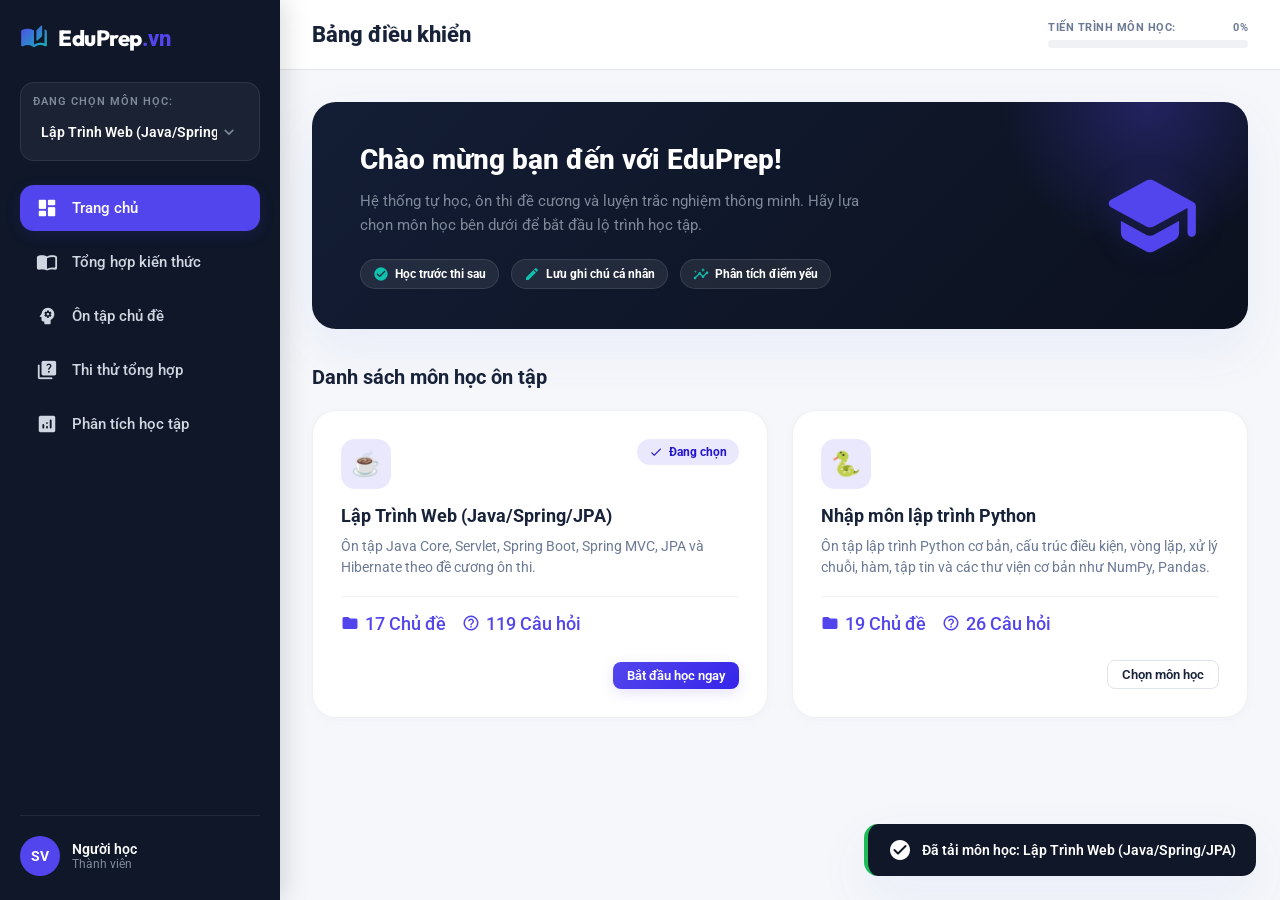
==== index.html @ 81469d72 "first commit" ====
<!DOCTYPE html>
<html lang="vi">
<head>
    <meta charset="UTF-8">
    <meta name="viewport" content="width=device-width, initial-scale=1.0">
    <title>EduPrep AI - Ôn Tập & Trắc Nghiệm Trực Tuyến</title>
    <meta name="description" content="Website ôn tập kiến thức và thi thử trắc nghiệm trực tuyến dành cho các môn học công nghệ. Hỗ trợ ghi chú cá nhân, phân tích hiệu quả học tập.">
    <!-- Google Fonts: Roboto & Outfit -->
    <link rel="preconnect" href="https://fonts.googleapis.com">
    <link rel="preconnect" href="https://fonts.gstatic.com" crossorigin>
    <link href="https://fonts.googleapis.com/css2?family=Roboto:wght@300;400;500;700;900&family=Outfit:wght@400;500;600;700;800&display=swap" rel="stylesheet">
    <!-- Material Icons -->
    <link href="https://fonts.googleapis.com/icon?family=Material+Icons+Round" rel="stylesheet">
    <!-- Link to main CSS -->
    <link rel="stylesheet" href="style.css">
</head>
<body>
    <!-- App Container -->
    <div class="app-container">
        
        <!-- Sidebar Navigation -->
        <aside class="sidebar" id="app-sidebar">
            <div class="sidebar-header">
                <div class="logo">
                    <span class="material-icons-round logo-icon">auto_stories</span>
                    <span class="logo-text">EduPrep<span class="highlight">.vn</span></span>
                </div>
                <button class="close-sidebar-btn" id="close-sidebar-trigger" aria-label="Đóng sidebar">
                    <span class="material-icons-round">close</span>
                </button>
            </div>

            <!-- Subject Quick Selector in Sidebar -->
            <div class="sidebar-selector-wrapper">
                <label for="sidebar-subject-select" class="selector-label">Đang chọn môn học:</label>
                <div class="custom-select">
                    <select id="sidebar-subject-select" class="subject-dropdown">
                        <!-- Loaded dynamically via JS -->
                        <option value="">Đang tải môn học...</option>
                    </select>
                    <span class="material-icons-round select-arrow">expand_more</span>
                </div>
            </div>

            <nav class="sidebar-nav">
                <a href="#home" class="nav-item active" id="nav-home">
                    <span class="material-icons-round nav-icon">dashboard</span>
                    <span class="nav-label">Trang chủ</span>
                </a>
                <a href="#knowledge" class="nav-item" id="nav-knowledge">
                    <span class="material-icons-round nav-icon">import_contacts</span>
                    <span class="nav-label">Tổng hợp kiến thức</span>
                </a>
                <a href="#practice" class="nav-item" id="nav-practice">
                    <span class="material-icons-round nav-icon">psychology</span>
                    <span class="nav-label">Ôn tập chủ đề</span>
                </a>
                <a href="#mock-test" class="nav-item" id="nav-mock">
                    <span class="material-icons-round nav-icon">quiz</span>
                    <span class="nav-label">Thi thử tổng hợp</span>
                </a>
                <a href="#analytics" class="nav-item" id="nav-analytics">
                    <span class="material-icons-round nav-icon">analytics</span>
                    <span class="nav-label">Phân tích học tập</span>
                </a>
            </nav>

            <div class="sidebar-footer">
                <div class="user-card">
                    <div class="user-avatar">SV</div>
                    <div class="user-info">
                        <span class="user-name">Người học</span>
                        <span class="user-role">Thành viên</span>
                    </div>
                </div>
            </div>
        </aside>

        <!-- Main Content Area -->
        <main class="main-layout">
            
            <!-- Top Navbar Header (Mobile menu trigger + Title) -->
            <header class="top-navbar">
                <div class="navbar-left">
                    <button class="menu-toggle-btn" id="menu-toggle-trigger" aria-label="Mở sidebar">
                        <span class="material-icons-round">menu</span>
                    </button>
                    <h1 class="page-title" id="current-page-title">Bảng điều khiển</h1>
                </div>
                <div class="navbar-right">
                    <!-- Progress Bar wrapper at the top -->
                    <div class="top-progress-wrapper" id="global-progress-bar-container" title="Tiến độ học tập môn hiện tại">
                        <span class="progress-label">Tiến trình môn học: <span id="global-progress-percent">0%</span></span>
                        <div class="progress-bar-bg">
                            <div class="progress-bar-fill" id="global-progress-bar-fill" style="width: 0%;"></div>
                        </div>
                    </div>
                </div>
            </header>

            <!-- Page Panels -->
            <div class="panel-container" id="pages-viewports">
                
                <!-- 1. HOME PANEL -->
                <section class="panel active" id="panel-home">
                    <!-- Welcome Hero Banner -->
                    <div class="hero-banner">
                        <div class="hero-content">
                            <h2>Chào mừng bạn đến với EduPrep!</h2>
                            <p>Hệ thống tự học, ôn thi đề cương và luyện trắc nghiệm thông minh. Hãy lựa chọn môn học bên dưới để bắt đầu lộ trình học tập.</p>
                            <div class="hero-features">
                                <span class="badge"><span class="material-icons-round">check_circle</span> Học trước thi sau</span>
                                <span class="badge"><span class="material-icons-round">edit</span> Lưu ghi chú cá nhân</span>
                                <span class="badge"><span class="material-icons-round">insights</span> Phân tích điểm yếu</span>
                            </div>
                        </div>
                        <div class="hero-illustration">
                            <span class="material-icons-round illustration-icon">school</span>
                        </div>
                    </div>

                    <!-- Subject Card Grid Section -->
                    <div class="section-container">
                        <h3 class="section-title">Danh sách môn học ôn tập</h3>
                        <div class="card-grid" id="subject-cards-container">
                            <!-- Subject cards will be injected dynamically by JS -->
                            <div class="placeholder-loading">
                                <span class="spinner"></span>
                                <p>Đang tải danh sách môn học...</p>
                            </div>
                        </div>
                    </div>
                </section>

                <!-- 2. KNOWLEDGE PANEL -->
                <section class="panel" id="panel-knowledge">
                    <div class="knowledge-layout">
                        <!-- Knowledge Left Navigation Sidebar -->
                        <aside class="knowledge-sidebar">
                            <div class="ksb-header">
                                <h3>Chủ đề học tập</h3>
                            </div>
                            <div class="ksb-list" id="knowledge-topic-list">
                                <!-- List of topics dynamically injected -->
                            </div>
                        </aside>

                        <!-- Knowledge Detail Viewer -->
                        <article class="knowledge-content-card">
                            <div id="knowledge-detail-view">
                                <div class="empty-state">
                                    <span class="material-icons-round large-icon">menu_book</span>
                                    <h3>Vui lòng chọn một chủ đề</h3>
                                    <p>Chọn chủ đề ở thanh danh sách bên trái để xem tóm tắt kiến thức và ví dụ.</p>
                                </div>
                            </div>
                        </article>
                    </div>
                </section>

                <!-- 3. PRACTICE PANEL (Topic Quiz Selection & Practice) -->
                <section class="panel" id="panel-practice">
                    <!-- Practice Settings -->
                    <div class="panel-card" id="practice-setup-card">
                        <div class="card-header">
                            <span class="material-icons-round card-icon">psychology</span>
                            <h3>Cấu hình ôn tập theo chủ đề</h3>
                        </div>
                        <div class="card-body">
                            <p class="subtitle">Chọn các chủ đề bạn muốn kiểm tra. Hệ thống sẽ lọc câu hỏi liên quan để tạo bài luyện tập riêng cho bạn.</p>
                            
                            <div class="selection-options-wrapper">
                                <div class="selection-actions">
                                    <button class="btn btn-secondary btn-sm" id="btn-select-all-topics">Chọn tất cả</button>
                                    <button class="btn btn-outline btn-sm" id="btn-deselect-all-topics">Bỏ chọn hết</button>
                                </div>

                                <div class="topic-checkbox-grid" id="practice-topics-checkbox-container">
                                    <!-- Checkboxes dynamically generated -->
                                </div>
                            </div>

                            <div class="form-action">
                                <button class="btn btn-primary btn-lg btn-icon" id="btn-start-practice">
                                    <span class="material-icons-round">play_arrow</span> Bắt đầu ôn tập
                                </button>
                            </div>
                        </div>
                    </div>

                    <!-- Active Quiz Panel (Hidden by default) -->
                    <div class="panel-card quiz-active-card hidden" id="quiz-active-container">
                        <div class="quiz-header">
                            <div class="quiz-progress-info">
                                <span class="quiz-counter">Câu hỏi <strong id="quiz-current-index">1</strong> / <span id="quiz-total-count">0</span></span>
                                <span class="quiz-topic-tag" id="quiz-current-topic-tag">Topic</span>
                            </div>
                            <div class="quiz-progress-bar">
                                <div class="quiz-progress-fill" id="quiz-progress-bar-fill" style="width: 0%;"></div>
                            </div>
                        </div>
                        
                        <div class="quiz-body">
                            <div class="question-text" id="quiz-question-text">Đang tải câu hỏi...</div>
                            <div class="options-container" id="quiz-options-container">
                                <!-- Option cards inserted here -->
                            </div>

                            <!-- Explanation card (Visible after answering) -->
                            <div class="explanation-box hidden" id="quiz-explanation-box">
                                <div class="explanation-title">
                                    <span class="material-icons-round">info</span>
                                    <h4>Giải thích đáp án:</h4>
                                </div>
                                <p class="explanation-text-content" id="quiz-explanation-text">Nội dung giải thích...</p>
                            </div>
                        </div>

                        <div class="quiz-footer">
                            <button class="btn btn-outline" id="btn-quit-quiz">Thoát</button>
                            <button class="btn btn-primary" id="btn-next-question" disabled>Tiếp tục <span class="material-icons-round">arrow_forward</span></button>
                        </div>
                    </div>
                </section>

                <!-- 4. MOCK TEST PANEL -->
                <section class="panel" id="panel-mock">
                    <!-- Mock Test Setup Card -->
                    <div class="panel-card" id="mock-setup-card">
                        <div class="card-header">
                            <span class="material-icons-round card-icon">quiz</span>
                            <h3>Thi thử tổng hợp</h3>
                        </div>
                        <div class="card-body">
                            <p class="subtitle">Đề thi thử giúp đánh giá toàn diện năng lực. Bạn có thể chọn sinh đề ngẫu nhiên từ ngân hàng câu hỏi hoặc chọn một trong các đề thi mẫu cố định.</p>
                            
                            <!-- Selection of Exam Type -->
                            <div class="mock-settings-group">
                                <h4>Chọn loại đề thi thử:</h4>
                                <div class="custom-select" style="margin-bottom: 20px; max-width: 400px; background: var(--bg-app); border-radius: var(--radius-md); border: 1.5px solid var(--border-color);">
                                    <select id="mock-exam-type-select" class="subject-dropdown" style="color: var(--text-main); font-weight: 600; padding: 12px 30px 12px 16px;">
                                        <option value="random">Sinh đề ngẫu nhiên từ ngân hàng</option>
                                        <option value="preset_de_1">Đề thi mẫu số 1 (50 câu - Java Core)</option>
                                        <option value="preset_de_2">Đề thi mẫu số 2 (50 câu - Java Core)</option>
                                        <option value="preset_de_3">Đề thi mẫu số 3 (50 câu - Java Core)</option>
                                        <option value="preset_de_4">Đề thi mẫu số 4 (50 câu - Java Core)</option>
                                    </select>
                                    <span class="material-icons-round select-arrow" style="color: var(--text-muted); right: 12px">expand_more</span>
                                </div>
                            </div>
                            
                            <div class="mock-settings-group" id="mock-qty-selection-group">
                                <h4>Chọn số lượng câu hỏi trong đề:</h4>
                                <div class="quantity-selector-grid">
                                    <label class="quantity-option">
                                        <input type="radio" name="mock-qty" value="20" checked>
                                        <div class="quantity-card">
                                            <span class="qty-num">20</span>
                                            <span class="qty-label">Câu hỏi</span>
                                            <span class="qty-time">Thời gian: 25 phút</span>
                                        </div>
                                    </label>
                                    <label class="quantity-option">
                                        <input type="radio" name="mock-qty" value="30">
                                        <div class="quantity-card">
                                            <span class="qty-num">30</span>
                                            <span class="qty-label">Câu hỏi</span>
                                            <span class="qty-time">Thời gian: 40 phút</span>
                                        </div>
                                    </label>
                                    <label class="quantity-option">
                                        <input type="radio" name="mock-qty" value="50">
                                        <div class="quantity-card">
                                            <span class="qty-num">50</span>
                                            <span class="qty-label">Câu hỏi</span>
                                            <span class="qty-time">Thời gian: 60 phút</span>
                                        </div>
                                    </label>
                                    <label class="quantity-option">
                                        <input type="radio" name="mock-qty" value="100">
                                        <div class="quantity-card">
                                            <span class="qty-num">100</span>
                                            <span class="qty-label">Câu hỏi</span>
                                            <span class="qty-time">Thời gian: 120 phút</span>
                                        </div>
                                    </label>
                                </div>
                            </div>

                            <div class="exam-rules-box">
                                <div class="rule-title">
                                    <span class="material-icons-round">gavel</span>
                                    <h4>Quy chế thi thử:</h4>
                                </div>
                                <ul>
                                    <li>Câu hỏi được chọn hoàn toàn ngẫu nhiên và trộn đáp án ngẫu nhiên.</li>
                                    <li>Không hiển thị giải thích đáp án và kết quả đúng/sai trong quá trình làm bài.</li>
                                    <li>Bạn có thể di chuyển qua lại tự do giữa các câu hỏi để làm trước hoặc sửa lại đáp án.</li>
                                    <li>Hệ thống tự động nộp bài khi hết giờ đếm ngược.</li>
                                </ul>
                            </div>

                            <div class="form-action">
                                <button class="btn btn-primary btn-lg btn-icon" id="btn-start-mock">
                                    <span class="material-icons-round">launch</span> Bắt đầu làm bài thi
                                </button>
                            </div>
                        </div>
                    </div>

                    <!-- Active Mock Exam Panel (Hidden by default) -->
                    <div class="mock-exam-workspace hidden" id="mock-exam-workspace-container">
                        <!-- Left pane: Question area -->
                        <div class="mock-question-pane">
                            <div class="panel-card">
                                <div class="mock-pane-header">
                                    <span class="mock-question-idx">Câu hỏi <span id="mock-current-idx">1</span></span>
                                    <div class="timer-display" id="mock-timer">
                                        <span class="material-icons-round">timer</span>
                                        <span id="mock-timer-text">00:00</span>
                                    </div>
                                </div>
                                <div class="quiz-body">
                                    <div class="question-text" id="mock-question-text">Nội dung câu hỏi thi thử...</div>
                                    <div class="options-container" id="mock-options-container">
                                        <!-- Option cards loaded dynamically -->
                                    </div>
                                </div>
                                <div class="mock-pane-footer">
                                    <button class="btn btn-outline" id="btn-mock-prev"><span class="material-icons-round">chevron_left</span> Trước đó</button>
                                    <button class="btn btn-outline" id="btn-mock-next">Kế tiếp <span class="material-icons-round">chevron_right</span></button>
                                </div>
                            </div>
                        </div>

                        <!-- Right pane: Navigation panel & Action buttons -->
                        <div class="mock-nav-pane">
                            <div class="panel-card">
                                <div class="card-header">
                                    <h3>Bản đồ câu hỏi</h3>
                                </div>
                                <div class="card-body">
                                    <div class="question-map-grid" id="mock-question-map">
                                        <!-- Buttons for jumping to questions -->
                                    </div>
                                    
                                    <div class="map-legend">
                                        <span class="legend-item"><span class="legend-dot current"></span> Đang xem</span>
                                        <span class="legend-item"><span class="legend-dot answered"></span> Đã chọn</span>
                                        <span class="legend-item"><span class="legend-dot unanswered"></span> Chưa chọn</span>
                                    </div>

                                    <hr class="divider">

                                    <button class="btn btn-danger btn-block btn-lg btn-icon" id="btn-submit-mock">
                                        <span class="material-icons-round">check_circle</span> Nộp bài thi
                                    </button>
                                </div>
                            </div>
                        </div>
                    </div>
                </section>

                <!-- 5. RESULTS PANEL -->
                <section class="panel" id="panel-results">
                    <div class="panel-card">
                        <div class="card-header border-none text-center">
                            <span class="material-icons-round result-status-icon success" id="result-status-icon">emoji_events</span>
                            <h2 class="result-title-main" id="result-title-text">Hoàn thành bài thi!</h2>
                        </div>
                        <div class="card-body">
                            <!-- Metrics summary -->
                            <div class="metrics-grid">
                                <div class="metric-card">
                                    <span class="metric-label">Số câu đúng</span>
                                    <span class="metric-value" id="result-correct-count">0/0</span>
                                </div>
                                <div class="metric-card">
                                    <span class="metric-label">Tỷ lệ chính xác</span>
                                    <span class="metric-value highlight" id="result-accuracy-percent">0%</span>
                                </div>
                                <div class="metric-card">
                                    <span class="metric-label">Thời gian làm bài</span>
                                    <span class="metric-value" id="result-time-taken">00:00</span>
                                </div>
                            </div>

                            <div class="results-actions">
                                <button class="btn btn-primary" id="btn-result-to-analytics">Xem phân tích chi tiết</button>
                                <button class="btn btn-outline" id="btn-result-to-home">Về trang chủ</button>
                            </div>

                            <!-- Review wrong questions list -->
                            <div class="wrong-questions-section hidden" id="wrong-questions-section">
                                <h3 class="review-title">Xem lại các câu trả lời sai / cần lưu ý:</h3>
                                <div class="review-questions-list" id="wrong-questions-list-container">
                                    <!-- Incorrect questions items injected here -->
                                </div>
                            </div>
                        </div>
                    </div>
                </section>

                <!-- 6. ANALYTICS PANEL -->
                <section class="panel" id="panel-analytics">
                    <div class="analytics-grid-layout">
                        <!-- Left Section: Statistics Summary Cards -->
                        <div class="analytics-sidebar">
                            <div class="panel-card summary-stat-card">
                                <h3>Tổng quan tiến độ</h3>
                                <div class="stat-list">
                                    <div class="stat-item">
                                        <span class="stat-label">Số chủ đề đã đọc:</span>
                                        <strong class="stat-val" id="analytics-topics-read">0/0</strong>
                                    </div>
                                    <div class="stat-item">
                                        <span class="stat-label">Tổng số bài luyện tập:</span>
                                        <strong class="stat-val" id="analytics-quizzes-taken">0</strong>
                                    </div>
                                    <div class="stat-item">
                                        <span class="stat-label">Bài thi thử đã làm:</span>
                                        <strong class="stat-val" id="analytics-mock-taken">0</strong>
                                    </div>
                                    <div class="stat-item">
                                        <span class="stat-label">Điểm thi thử trung bình:</span>
                                        <strong class="stat-val highlight" id="analytics-avg-score">0%</strong>
                                    </div>
                                </div>
                            </div>

                            <!-- Chart container -->
                            <div class="panel-card chart-card">
                                <h3>Biểu đồ độ chính xác theo chủ đề</h3>
                                <div class="chart-container-wrapper">
                                    <!-- Dynamically generated SVG Chart -->
                                    <svg class="analytics-svg-chart" id="analytics-chart-svg" viewBox="0 0 400 240">
                                        <!-- Injected by JS -->
                                    </svg>
                                    <div class="chart-empty-state" id="chart-empty-message">
                                        <p>Làm tối thiểu 1 bài trắc nghiệm để xem biểu đồ thống kê.</p>
                                    </div>
                                </div>
                            </div>
                        </div>

                        <!-- Right Section: Strength & Weaknesses Breakdown -->
                        <div class="analytics-main-pane">
                            <div class="panel-card strength-weakness-card">
                                <div class="card-header">
                                    <span class="material-icons-round card-icon">insights</span>
                                    <h3>Phân tích hiệu năng theo chủ đề</h3>
                                </div>
                                <div class="card-body">
                                    <div class="analytics-column-layout">
                                        
                                        <!-- Good Performance Section -->
                                        <div class="analytics-col">
                                            <div class="col-header success">
                                                <span class="material-icons-round icon">check_circle</span>
                                                <h4>Bạn làm tốt (Tỷ lệ đúng ≥ 70%)</h4>
                                            </div>
                                            <div class="topic-performance-list" id="analytics-strengths-list">
                                                <div class="empty-list-info">Chưa có đủ dữ liệu thống kê.</div>
                                            </div>
                                        </div>

                                        <!-- Need Improvement Section -->
                                        <div class="analytics-col">
                                            <div class="col-header danger">
                                                <span class="material-icons-round icon">cancel</span>
                                                <h4>Cần ôn tập lại (Tỷ lệ đúng &lt; 70%)</h4>
                                            </div>
                                            <div class="topic-performance-list" id="analytics-weaknesses-list">
                                                <div class="empty-list-info">Chưa có đủ dữ liệu thống kê.</div>
                                            </div>
                                        </div>

                                    </div>
                                </div>
                            </div>
                        </div>
                    </div>
                </section>

            </div>
        </main>
    </div>

    <!-- Toast Notification System -->
    <div class="toast-container" id="toast-notifications"></div>

    <!-- Script loading: Main script -->
    <script src="app.js"></script>
</body>
</html>
---- style.css ----
/* ==========================================================================
   DESIGN SYSTEM & VARIABLES
   ========================================================================== */
:root {
    /* Color Palette (HSL for consistency) */
    --primary-h: 245;
    --primary-s: 82%;
    --primary-l: 60%;
    
    --primary: hsl(var(--primary-h), var(--primary-s), var(--primary-l));
    --primary-light: hsl(var(--primary-h), var(--primary-s), 95%);
    --primary-dark: hsl(var(--primary-h), var(--primary-s), 45%);
    --primary-glow: hsla(var(--primary-h), var(--primary-s), var(--primary-l), 0.15);
    
    --secondary: hsl(174, 86%, 41%);
    --secondary-light: hsl(174, 86%, 96%);
    
    --accent: hsl(36, 100%, 55%);
    --accent-light: hsl(36, 100%, 95%);
    
    --success: hsl(142, 72%, 43%);
    --success-light: hsl(142, 72%, 95%);
    --success-glow: hsla(142, 72%, 43%, 0.15);
    
    --danger: hsl(350, 89%, 60%);
    --danger-light: hsl(350, 89%, 96%);
    --danger-glow: hsla(350, 89%, 60%, 0.15);
    
    /* Neutral Colors */
    --bg-app: hsl(220, 33%, 97%);
    --bg-card: hsl(0, 0%, 100%);
    --bg-sidebar: hsl(222, 47%, 11%);
    
    --text-main: hsl(220, 40%, 16%);
    --text-muted: hsl(220, 16%, 50%);
    --text-light: hsl(220, 16%, 70%);
    
    --text-on-primary: hsl(0, 0%, 100%);
    --text-on-sidebar: hsl(215, 20%, 85%);
    --text-on-sidebar-muted: hsl(215, 12%, 55%);
    
    --border-color: hsl(220, 20%, 90%);
    --border-color-light: hsl(220, 20%, 95%);
    
    /* Layout & Spacing */
    --radius-sm: 8px;
    --radius-md: 14px;
    --radius-lg: 24px;
    --radius-xl: 30px;
    
    --shadow-sm: 0 2px 8px rgba(99, 102, 241, 0.04);
    --shadow-md: 0 10px 30px rgba(0, 0, 0, 0.04);
    --shadow-lg: 0 20px 50px rgba(99, 102, 241, 0.08);
    
    --transition-fast: 0.2s ease;
    --transition-normal: 0.35s cubic-bezier(0.4, 0, 0.2, 1);
    
    --sidebar-width: 280px;
    --header-height: 70px;
}

/* ==========================================================================
   RESET & BASE STYLES
   ========================================================================== */
* {
    margin: 0;
    padding: 0;
    box-sizing: border-box;
    font-family: 'Roboto', sans-serif;
    -webkit-font-smoothing: antialiased;
    -moz-osx-font-smoothing: grayscale;
}

body {
    background-color: var(--bg-app);
    color: var(--text-main);
    overflow-x: hidden;
    height: 100vh;
}

h1, h2, h3, h4, h5, h6 {
    font-family: 'Roboto', sans-serif;
    font-weight: 700;
    color: var(--text-main);
    line-height: 1.25;
}

/* Custom Scrollbars */
::-webkit-scrollbar {
    width: 8px;
    height: 8px;
}

::-webkit-scrollbar-track {
    background: transparent;
}

::-webkit-scrollbar-thumb {
    background: hsl(220, 15%, 80%);
    border-radius: 10px;
}

::-webkit-scrollbar-thumb:hover {
    background: hsl(220, 15%, 70%);
}

/* Helper Classes */
.hidden {
    display: none !important;
}

.text-center {
    text-align: center;
}

.divider {
    border: 0;
    height: 1px;
    background-color: var(--border-color);
    margin: 20px 0;
}

/* ==========================================================================
   LAYOUT STRUCTURE
   ========================================================================== */
.app-container {
    display: flex;
    min-height: 100vh;
    position: relative;
}

/* Sidebar Navigation */
.sidebar {
    width: var(--sidebar-width);
    background-color: var(--bg-sidebar);
    color: var(--text-on-sidebar);
    padding: 24px 20px;
    display: flex;
    flex-direction: column;
    position: fixed;
    top: 0;
    bottom: 0;
    left: 0;
    z-index: 100;
    transition: var(--transition-normal);
    box-shadow: 4px 0 25px rgba(0, 0, 0, 0.15);
}

.sidebar-header {
    display: flex;
    align-items: center;
    justify-content: space-between;
    margin-bottom: 30px;
}

.logo {
    display: flex;
    align-items: center;
    gap: 10px;
}

.logo-icon {
    font-size: 28px;
    color: var(--primary);
    background: linear-gradient(135deg, var(--primary), var(--secondary));
    -webkit-background-clip: text;
    -webkit-text-fill-color: transparent;
}

.logo-text {
    font-family: 'Outfit', sans-serif;
    font-size: 22px;
    font-weight: 800;
    letter-spacing: -0.5px;
    color: white;
}

.logo-text .highlight {
    color: var(--primary);
}

.close-sidebar-btn {
    display: none;
    background: transparent;
    border: none;
    color: var(--text-on-sidebar);
    cursor: pointer;
}

.sidebar-selector-wrapper {
    background: rgba(255, 255, 255, 0.05);
    padding: 12px;
    border-radius: var(--radius-md);
    margin-bottom: 24px;
    border: 1px solid rgba(255, 255, 255, 0.08);
}

.selector-label {
    font-size: 11px;
    font-weight: 600;
    text-transform: uppercase;
    letter-spacing: 1px;
    color: var(--text-on-sidebar-muted);
    display: block;
    margin-bottom: 8px;
}

.custom-select {
    position: relative;
    display: flex;
    align-items: center;
}

.subject-dropdown {
    width: 100%;
    background: transparent;
    border: none;
    color: white;
    font-size: 14px;
    font-weight: 600;
    padding: 8px 30px 8px 8px;
    appearance: none;
    -webkit-appearance: none;
    outline: none;
    cursor: pointer;
}

.select-arrow {
    position: absolute;
    right: 8px;
    pointer-events: none;
    font-size: 20px;
    color: var(--text-on-sidebar-muted);
}

.sidebar-nav {
    display: flex;
    flex-direction: column;
    gap: 8px;
    flex-grow: 1;
}

.nav-item {
    display: flex;
    align-items: center;
    gap: 14px;
    padding: 12px 16px;
    color: var(--text-on-sidebar);
    text-decoration: none;
    border-radius: var(--radius-md);
    font-weight: 500;
    font-size: 15px;
    transition: var(--transition-fast);
}

.nav-item:hover {
    background: rgba(255, 255, 255, 0.05);
    color: white;
}

.nav-item.active {
    background: var(--primary);
    color: white;
    box-shadow: 0 4px 15px var(--primary-glow);
}

.nav-icon {
    font-size: 22px;
}

.sidebar-footer {
    padding-top: 20px;
    border-top: 1px solid rgba(255, 255, 255, 0.08);
}

.user-card {
    display: flex;
    align-items: center;
    gap: 12px;
}

.user-avatar {
    width: 40px;
    height: 40px;
    border-radius: 50%;
    background: var(--primary);
    color: white;
    display: flex;
    align-items: center;
    justify-content: center;
    font-weight: 700;
    font-size: 14px;
}

.user-info {
    display: flex;
    flex-direction: column;
}

.user-name {
    font-weight: 600;
    font-size: 14px;
    color: white;
}

.user-role {
    font-size: 12px;
    color: var(--text-on-sidebar-muted);
}

/* Main Layout Panel */
.main-layout {
    flex-grow: 1;
    margin-left: var(--sidebar-width);
    display: flex;
    flex-direction: column;
    min-height: 100vh;
    transition: var(--transition-normal);
}

/* Top Navbar */
.top-navbar {
    height: var(--header-height);
    background-color: var(--bg-card);
    border-bottom: 1px solid var(--border-color);
    padding: 0 32px;
    display: flex;
    align-items: center;
    justify-content: space-between;
    position: sticky;
    top: 0;
    z-index: 90;
}

.navbar-left {
    display: flex;
    align-items: center;
    gap: 16px;
}

.menu-toggle-btn {
    display: none;
    background: transparent;
    border: none;
    color: var(--text-main);
    cursor: pointer;
    padding: 4px;
}

.page-title {
    font-size: 22px;
    font-weight: 800;
}

.navbar-right {
    display: flex;
    align-items: center;
    gap: 20px;
}

/* Global Progress Bar */
.top-progress-wrapper {
    display: flex;
    flex-direction: column;
    gap: 6px;
    width: 200px;
}

.progress-label {
    font-size: 11px;
    font-weight: 700;
    color: var(--text-muted);
    text-transform: uppercase;
    letter-spacing: 0.5px;
    display: flex;
    justify-content: space-between;
}

.progress-bar-bg {
    width: 100%;
    height: 8px;
    background-color: var(--border-color-light);
    border-radius: 10px;
    overflow: hidden;
}

.progress-bar-fill {
    height: 100%;
    background: linear-gradient(90deg, var(--primary), var(--secondary));
    border-radius: 10px;
    width: 0%;
    transition: width 0.8s cubic-bezier(0.1, 0.8, 0.25, 1);
}

/* Viewport Panel Containers */
.panel-container {
    padding: 32px;
    flex-grow: 1;
    display: flex;
    flex-direction: column;
    position: relative;
}

.panel {
    display: none;
    animation: slideUpFade 0.4s cubic-bezier(0.16, 1, 0.3, 1) forwards;
    width: 100%;
    flex-grow: 1;
}

.panel.active {
    display: block;
}

@keyframes slideUpFade {
    from {
        opacity: 0;
        transform: translateY(16px);
    }
    to {
        opacity: 1;
        transform: translateY(0);
    }
}

/* ==========================================================================
   BUTTONS & UI COMPONENTS
   ========================================================================== */
.btn {
    display: inline-flex;
    align-items: center;
    justify-content: center;
    gap: 8px;
    padding: 10px 20px;
    border-radius: var(--radius-md);
    font-size: 15px;
    font-weight: 600;
    cursor: pointer;
    border: none;
    transition: var(--transition-fast);
    outline: none;
}

.btn-sm {
    padding: 6px 14px;
    font-size: 13px;
    border-radius: var(--radius-sm);
}

.btn-lg {
    padding: 14px 28px;
    font-size: 16px;
    border-radius: var(--radius-md);
}

.btn-block {
    width: 100%;
}

.btn-primary {
    background: linear-gradient(135deg, var(--primary), hsl(var(--primary-h), var(--primary-s), 53%));
    color: white;
    box-shadow: 0 4px 14px var(--primary-glow);
}

.btn-primary:hover {
    transform: translateY(-2px);
    box-shadow: 0 6px 20px var(--primary-glow);
}

.btn-secondary {
    background-color: var(--secondary);
    color: white;
}

.btn-secondary:hover {
    transform: translateY(-2px);
    background-color: hsl(174, 86%, 35%);
}

.btn-danger {
    background-color: var(--danger);
    color: white;
    box-shadow: 0 4px 14px var(--danger-glow);
}

.btn-danger:hover {
    transform: translateY(-2px);
    background-color: hsl(350, 89%, 52%);
}

.btn-outline {
    background-color: transparent;
    border: 1.5px solid var(--border-color);
    color: var(--text-main);
}

.btn-outline:hover {
    background-color: var(--border-color-light);
    border-color: var(--text-muted);
}

.btn-icon span {
    font-size: 20px;
}

.btn:disabled {
    opacity: 0.5;
    cursor: not-allowed;
    transform: none !important;
    box-shadow: none !important;
}

/* Cards */
.panel-card {
    background-color: var(--bg-card);
    border-radius: var(--radius-lg);
    box-shadow: var(--shadow-md);
    border: 1px solid var(--border-color-light);
    overflow: hidden;
    margin-bottom: 24px;
    transition: var(--transition-fast);
}

.panel-card:hover {
    box-shadow: var(--shadow-lg);
}

.card-header {
    padding: 24px 32px;
    border-bottom: 1px solid var(--border-color-light);
    display: flex;
    align-items: center;
    gap: 14px;
}

.card-header.border-none {
    border-bottom: none;
}

.card-icon {
    font-size: 28px;
    color: var(--primary);
}

.card-body {
    padding: 32px;
}

.subtitle {
    font-size: 15px;
    color: var(--text-muted);
    margin-bottom: 24px;
    line-height: 1.5;
}

/* Badges */
.badge {
    display: inline-flex;
    align-items: center;
    gap: 6px;
    padding: 6px 12px;
    border-radius: 30px;
    font-size: 12px;
    font-weight: 700;
    background-color: var(--primary-light);
    color: var(--primary-dark);
}

/* ==========================================================================
   1. HOME PANEL STYLING
   ========================================================================== */
.hero-banner {
    background: linear-gradient(135deg, hsl(222, 47%, 14%), hsl(222, 47%, 8%));
    color: white;
    border-radius: var(--radius-lg);
    padding: 40px 48px;
    margin-bottom: 36px;
    display: flex;
    align-items: center;
    justify-content: space-between;
    position: relative;
    overflow: hidden;
    box-shadow: var(--shadow-lg);
}

.hero-banner::before {
    content: '';
    position: absolute;
    width: 300px;
    height: 300px;
    background: radial-gradient(circle, var(--primary) 0%, transparent 70%);
    top: -150px;
    right: -50px;
    opacity: 0.3;
    pointer-events: none;
}

.hero-content {
    max-width: 60%;
    display: flex;
    flex-direction: column;
    gap: 12px;
}

.hero-content h2 {
    color: white;
    font-size: 28px;
    font-weight: 800;
}

.hero-content p {
    color: var(--text-on-sidebar-muted);
    font-size: 15px;
    line-height: 1.6;
}

.hero-features {
    display: flex;
    gap: 12px;
    margin-top: 10px;
    flex-wrap: wrap;
}

.hero-features .badge {
    background-color: rgba(255, 255, 255, 0.08);
    color: white;
    border: 1px solid rgba(255, 255, 255, 0.1);
}

.hero-features .badge span {
    font-size: 16px;
    color: var(--secondary);
}

.hero-illustration {
    font-size: 100px;
    color: rgba(255, 255, 255, 0.05);
    display: flex;
    align-items: center;
    justify-content: center;
}

.illustration-icon {
    font-size: 100px;
    color: var(--primary);
    filter: drop-shadow(0 0 15px var(--primary-glow));
}

.section-container {
    margin-top: 24px;
}

.section-title {
    font-size: 20px;
    margin-bottom: 20px;
    font-weight: 700;
}

/* Card Grid for Subjects */
.card-grid {
    display: grid;
    grid-template-columns: repeat(auto-fill, minmax(320px, 1fr));
    gap: 24px;
}

.subject-card {
    background-color: var(--bg-card);
    border-radius: var(--radius-lg);
    padding: 28px;
    border: 1px solid var(--border-color-light);
    box-shadow: var(--shadow-sm);
    display: flex;
    flex-direction: column;
    gap: 16px;
    cursor: pointer;
    transition: var(--transition-normal);
    position: relative;
    overflow: hidden;
}

.subject-card::after {
    content: '';
    position: absolute;
    top: 0;
    left: 0;
    width: 6px;
    height: 100%;
    background: linear-gradient(to bottom, var(--primary), var(--secondary));
    opacity: 0;
    transition: var(--transition-fast);
}

.subject-card:hover {
    transform: translateY(-6px);
    box-shadow: var(--shadow-lg);
    border-color: var(--border-color);
}

.subject-card:hover::after {
    opacity: 1;
}

.subject-card-header {
    display: flex;
    justify-content: space-between;
    align-items: flex-start;
}

.subject-icon-box {
    width: 50px;
    height: 50px;
    border-radius: var(--radius-md);
    background-color: var(--primary-light);
    display: flex;
    align-items: center;
    justify-content: center;
    font-size: 24px;
}

.subject-card-body h4 {
    font-size: 18px;
    margin-bottom: 8px;
    font-weight: 700;
}

.subject-card-body p {
    font-size: 14px;
    color: var(--text-muted);
    line-height: 1.5;
    height: 44px;
    display: -webkit-box;
    -webkit-line-clamp: 2;
    -webkit-box-orient: vertical;
    overflow: hidden;
}

.subject-stats {
    display: flex;
    gap: 16px;
    padding-top: 16px;
    border-top: 1px solid var(--border-color-light);
}

.stat-group {
    display: flex;
    align-items: center;
    gap: 6px;
    font-size: 13px;
    color: var(--text-muted);
    font-weight: 500;
}

.stat-group span {
    font-size: 18px;
    color: var(--primary);
}

.subject-card-footer {
    display: flex;
    justify-content: flex-end;
    margin-top: auto;
    padding-top: 10px;
}

.placeholder-loading {
    grid-column: 1 / -1;
    display: flex;
    flex-direction: column;
    align-items: center;
    justify-content: center;
    padding: 60px;
    gap: 16px;
    color: var(--text-muted);
}

.spinner {
    width: 40px;
    height: 40px;
    border: 4px solid var(--border-color);
    border-top-color: var(--primary);
    border-radius: 50%;
    animation: spin 1s linear infinite;
}

@keyframes spin {
    to { transform: rotate(360deg); }
}

/* ==========================================================================
   2. KNOWLEDGE PANEL STYLING
   ========================================================================== */
.knowledge-layout {
    display: grid;
    grid-template-columns: 300px 1fr;
    gap: 24px;
    align-items: start;
    height: calc(100vh - var(--header-height) - 64px - 10px);
}

.knowledge-sidebar {
    background-color: var(--bg-card);
    border-radius: var(--radius-lg);
    box-shadow: var(--shadow-sm);
    border: 1px solid var(--border-color-light);
    height: 100%;
    display: flex;
    flex-direction: column;
    overflow: hidden;
}

.ksb-header {
    padding: 20px 24px;
    border-bottom: 1px solid var(--border-color-light);
}

.ksb-header h3 {
    font-size: 16px;
}

.ksb-list {
    flex-grow: 1;
    overflow-y: auto;
    padding: 12px;
    display: flex;
    flex-direction: column;
    gap: 4px;
}

.ksb-item {
    display: flex;
    align-items: center;
    gap: 12px;
    padding: 12px 14px;
    border-radius: var(--radius-md);
    cursor: pointer;
    transition: var(--transition-fast);
    text-align: left;
    border: 1px solid transparent;
}

.ksb-item:hover {
    background-color: var(--bg-app);
}

.ksb-item.active {
    background-color: var(--primary-light);
    border-color: rgba(99, 102, 241, 0.1);
}

.ksb-item.active .ksb-title {
    color: var(--primary-dark);
    font-weight: 600;
}

.ksb-status-icon {
    font-size: 20px;
    color: var(--text-light);
}

.ksb-item.read .ksb-status-icon {
    color: var(--success);
}

.ksb-item.active .ksb-status-icon {
    color: var(--primary);
}

.ksb-title {
    font-size: 14px;
    font-weight: 500;
    color: var(--text-main);
    white-space: nowrap;
    overflow: hidden;
    text-overflow: ellipsis;
    flex-grow: 1;
}

/* Detail view */
.knowledge-content-card {
    height: 100%;
    background-color: var(--bg-card);
    border-radius: var(--radius-lg);
    box-shadow: var(--shadow-md);
    border: 1px solid var(--border-color-light);
    overflow-y: auto;
    padding: 32px 40px;
}

.empty-state {
    display: flex;
    flex-direction: column;
    align-items: center;
    justify-content: center;
    height: 100%;
    color: var(--text-muted);
    gap: 16px;
    text-align: center;
}

.large-icon {
    font-size: 72px;
    color: var(--text-light);
}

.detail-header {
    display: flex;
    justify-content: space-between;
    align-items: center;
    padding-bottom: 20px;
    border-bottom: 1px solid var(--border-color-light);
    margin-bottom: 24px;
}

.topic-label-wrap {
    display: flex;
    flex-direction: column;
    gap: 6px;
}

.detail-title {
    font-size: 24px;
    font-weight: 800;
}

.btn-mark-read {
    background-color: var(--border-color-light);
    color: var(--text-muted);
    border: 1.5px solid transparent;
}

.btn-mark-read.read {
    background-color: var(--success-light);
    color: var(--success);
    border-color: rgba(74, 222, 128, 0.2);
}

.content-section {
    margin-bottom: 30px;
}

.content-section h4 {
    font-size: 16px;
    margin-bottom: 12px;
    display: flex;
    align-items: center;
    gap: 8px;
    color: var(--text-main);
}

.content-text {
    font-size: 15px;
    color: hsl(220, 30%, 25%);
    line-height: 1.6;
    white-space: pre-line;
}

/* Code box */
.code-box-wrapper {
    position: relative;
    border-radius: var(--radius-md);
    background-color: hsl(220, 40%, 8%);
    overflow: hidden;
    margin-top: 10px;
    box-shadow: 0 4px 12px rgba(0, 0, 0, 0.15);
}

.code-box-header {
    padding: 8px 16px;
    background-color: hsl(220, 40%, 12%);
    border-bottom: 1px solid rgba(255, 255, 255, 0.05);
    display: flex;
    justify-content: space-between;
    align-items: center;
}

.code-lang {
    font-family: monospace;
    font-size: 12px;
    color: var(--text-on-sidebar-muted);
    font-weight: 700;
    text-transform: uppercase;
}

.btn-copy-code {
    background: transparent;
    border: none;
    color: var(--text-on-sidebar-muted);
    cursor: pointer;
    display: flex;
    align-items: center;
    gap: 4px;
    font-size: 12px;
    font-weight: 500;
    transition: var(--transition-fast);
}

.btn-copy-code:hover {
    color: white;
}

.btn-copy-code span {
    font-size: 16px;
}

.code-box-wrapper pre {
    margin: 0;
    padding: 16px 20px;
    overflow-x: auto;
}

.code-box-wrapper code {
    font-family: 'Courier New', Courier, monospace;
    font-size: 13.5px;
    color: hsl(210, 20%, 95%);
    line-height: 1.5;
}

/* Note taking system */
.note-area-card {
    background-color: var(--accent-light);
    border-radius: var(--radius-md);
    padding: 20px;
    border: 1px dashed rgba(245, 158, 11, 0.3);
}

.note-header {
    display: flex;
    justify-content: space-between;
    align-items: center;
    margin-bottom: 12px;
}

.note-header h4 {
    color: hsl(35, 100%, 30%) !important;
}

.note-header h4 span {
    color: var(--accent);
}

.note-input {
    width: 100%;
    min-height: 100px;
    background-color: white;
    border: 1.5px solid var(--border-color);
    border-radius: var(--radius-sm);
    padding: 12px;
    font-size: 14px;
    line-height: 1.5;
    resize: vertical;
    outline: none;
    transition: var(--transition-fast);
}

.note-input:focus {
    border-color: var(--accent);
    box-shadow: 0 0 0 3px rgba(245, 158, 11, 0.15);
}

.note-actions {
    display: flex;
    justify-content: flex-end;
    margin-top: 10px;
}

.detail-footer {
    display: flex;
    justify-content: space-between;
    margin-top: 40px;
    padding-top: 20px;
    border-top: 1px solid var(--border-color-light);
}

/* ==========================================================================
   3. PRACTICE PANEL & QUIZ
   ========================================================================== */
.topic-checkbox-grid {
    display: grid;
    grid-template-columns: repeat(auto-fill, minmax(280px, 1fr));
    gap: 16px;
    margin: 20px 0 30px;
}

.topic-checkbox-label {
    display: flex;
    align-items: center;
    gap: 12px;
    background-color: var(--bg-app);
    padding: 14px 18px;
    border-radius: var(--radius-md);
    cursor: pointer;
    font-weight: 500;
    font-size: 14px;
    transition: var(--transition-fast);
    border: 1.5px solid transparent;
}

.topic-checkbox-label:hover {
    background-color: var(--border-color-light);
}

.topic-checkbox-label input[type="checkbox"] {
    width: 18px;
    height: 18px;
    accent-color: var(--primary);
    cursor: pointer;
}

.topic-checkbox-label.checked {
    background-color: var(--primary-light);
    border-color: rgba(99, 102, 241, 0.2);
}

.selection-actions {
    display: flex;
    gap: 10px;
}

.form-action {
    display: flex;
    justify-content: center;
    margin-top: 20px;
}

/* Quiz view states */
.quiz-active-card {
    max-width: 800px;
    margin: 0 auto;
}

.quiz-header {
    padding: 24px 32px 16px;
    border-bottom: 1px solid var(--border-color-light);
}

.quiz-progress-info {
    display: flex;
    justify-content: space-between;
    align-items: center;
    margin-bottom: 12px;
}

.quiz-counter {
    font-size: 14px;
    color: var(--text-muted);
}

.quiz-counter strong {
    color: var(--text-main);
    font-size: 18px;
}

.quiz-topic-tag {
    background-color: var(--primary-light);
    color: var(--primary-dark);
    padding: 4px 10px;
    border-radius: 30px;
    font-size: 12px;
    font-weight: 700;
}

.quiz-progress-bar {
    width: 100%;
    height: 6px;
    background-color: var(--border-color-light);
    border-radius: 10px;
    overflow: hidden;
}

.quiz-progress-fill {
    height: 100%;
    background-color: var(--primary);
    width: 0%;
    border-radius: 10px;
    transition: width 0.3s ease;
}

.question-text {
    font-size: 18px;
    font-weight: 700;
    line-height: 1.6;
    margin-bottom: 24px;
    white-space: pre-line;
}

.options-container {
    display: flex;
    flex-direction: column;
    gap: 12px;
}

/* Quiz Option Card */
.option-card {
    display: flex;
    align-items: center;
    gap: 16px;
    padding: 16px 20px;
    border-radius: var(--radius-md);
    background-color: var(--bg-card);
    border: 2px solid var(--border-color);
    cursor: pointer;
    font-weight: 500;
    font-size: 15px;
    transition: var(--transition-fast);
}

.option-card:hover {
    border-color: var(--text-light);
    background-color: var(--border-color-light);
}

.option-badge {
    width: 32px;
    height: 32px;
    border-radius: 50%;
    background-color: var(--border-color);
    color: var(--text-main);
    display: flex;
    align-items: center;
    justify-content: center;
    font-weight: 700;
    font-size: 14px;
    flex-shrink: 0;
    transition: var(--transition-fast);
}

/* Selected state (before submission) */
.option-card.selected {
    border-color: var(--primary);
    background-color: var(--primary-light);
}

.option-card.selected .option-badge {
    background-color: var(--primary);
    color: white;
}

/* Correct state */
.option-card.correct {
    border-color: var(--success);
    background-color: var(--success-light);
}

.option-card.correct .option-badge {
    background-color: var(--success);
    color: white;
}

/* Incorrect state */
.option-card.incorrect {
    border-color: var(--danger);
    background-color: var(--danger-light);
}

.option-card.incorrect .option-badge {
    background-color: var(--danger);
    color: white;
}

/* Disabled state */
.option-card.disabled {
    cursor: not-allowed;
}

.option-card.disabled:hover {
    background-color: var(--bg-card);
    border-color: var(--border-color);
}

.option-card.correct.disabled:hover {
    background-color: var(--success-light);
    border-color: var(--success);
}

.option-card.incorrect.disabled:hover {
    background-color: var(--danger-light);
    border-color: var(--danger);
}

/* Explanation */
.explanation-box {
    margin-top: 24px;
    background-color: var(--primary-light);
    border-radius: var(--radius-md);
    padding: 20px;
    border-left: 5px solid var(--primary);
    animation: fadeIn 0.4s ease forwards;
}

@keyframes fadeIn {
    from { opacity: 0; transform: translateY(10px); }
    to { opacity: 1; transform: translateY(0); }
}

.explanation-title {
    display: flex;
    align-items: center;
    gap: 8px;
    margin-bottom: 8px;
    color: var(--primary-dark);
}

.explanation-title span {
    font-size: 20px;
}

.explanation-text-content {
    font-size: 14.5px;
    line-height: 1.6;
    color: hsl(var(--primary-h), var(--primary-s), 25%);
}

.quiz-footer {
    padding: 20px 32px 24px;
    border-top: 1px solid var(--border-color-light);
    display: flex;
    justify-content: space-between;
}

/* ==========================================================================
   4. MOCK TEST PANEL
   ========================================================================== */
.mock-settings-group {
    margin-bottom: 30px;
}

.mock-settings-group h4 {
    font-size: 15px;
    margin-bottom: 16px;
    color: var(--text-muted);
}

.quantity-selector-grid {
    display: grid;
    grid-template-columns: repeat(auto-fill, minmax(180px, 1fr));
    gap: 16px;
}

.quantity-option {
    cursor: pointer;
}

.quantity-option input[type="radio"] {
    display: none;
}

.quantity-card {
    background-color: var(--bg-app);
    border-radius: var(--radius-md);
    padding: 20px;
    border: 2px solid transparent;
    display: flex;
    flex-direction: column;
    align-items: center;
    gap: 8px;
    text-align: center;
    transition: var(--transition-fast);
}

.quantity-card:hover {
    background-color: var(--border-color-light);
}

.qty-num {
    font-family: 'Outfit', sans-serif;
    font-size: 32px;
    font-weight: 800;
    color: var(--text-main);
    line-height: 1;
}

.qty-label {
    font-size: 13px;
    font-weight: 700;
    color: var(--text-muted);
    text-transform: uppercase;
}

.qty-time {
    font-size: 12px;
    color: var(--primary);
    font-weight: 600;
}

.quantity-option input[type="radio"]:checked + .quantity-card {
    background-color: var(--primary-light);
    border-color: var(--primary);
}

.quantity-option input[type="radio"]:checked + .quantity-card .qty-num {
    color: var(--primary-dark);
}

.exam-rules-box {
    background-color: hsl(220, 20%, 94%);
    border-radius: var(--radius-md);
    padding: 20px 24px;
    margin-bottom: 30px;
}

.rule-title {
    display: flex;
    align-items: center;
    gap: 8px;
    margin-bottom: 12px;
}

.rule-title span {
    color: var(--text-muted);
}

.exam-rules-box ul {
    list-style-type: none;
    padding-left: 0;
    display: flex;
    flex-direction: column;
    gap: 8px;
}

.exam-rules-box li {
    font-size: 14px;
    line-height: 1.5;
    color: var(--text-muted);
    position: relative;
    padding-left: 20px;
}

.exam-rules-box li::before {
    content: '•';
    position: absolute;
    left: 4px;
    color: var(--primary);
    font-size: 18px;
    line-height: 1;
}

/* Workspace Layout for Mock Exam */
.mock-exam-workspace {
    display: grid;
    grid-template-columns: 1fr 320px;
    gap: 24px;
    align-items: start;
}

.mock-pane-header {
    display: flex;
    justify-content: space-between;
    align-items: center;
    padding: 20px 32px;
    border-bottom: 1px solid var(--border-color-light);
    margin-bottom: 24px;
}

.mock-question-idx {
    font-family: 'Outfit', sans-serif;
    font-size: 18px;
    font-weight: 700;
}

.timer-display {
    display: flex;
    align-items: center;
    gap: 6px;
    background-color: var(--danger-light);
    color: var(--danger);
    padding: 6px 14px;
    border-radius: 30px;
    font-weight: 700;
    font-size: 14px;
}

.timer-display span {
    font-size: 18px;
}

.mock-pane-footer {
    display: flex;
    justify-content: space-between;
    padding: 20px 32px;
    border-top: 1px solid var(--border-color-light);
    margin-top: 24px;
}

/* Question Map grid */
.question-map-grid {
    display: grid;
    grid-template-columns: repeat(5, 1fr);
    gap: 10px;
    margin-bottom: 20px;
}

.map-btn {
    aspect-ratio: 1;
    border-radius: var(--radius-sm);
    border: 1.5px solid var(--border-color);
    background-color: transparent;
    color: var(--text-main);
    font-weight: 700;
    font-size: 14px;
    cursor: pointer;
    transition: var(--transition-fast);
    display: flex;
    align-items: center;
    justify-content: center;
}

.map-btn:hover {
    background-color: var(--border-color-light);
    border-color: var(--text-muted);
}

.map-btn.current {
    border-color: var(--primary);
    background-color: var(--primary-light);
    color: var(--primary-dark);
}

.map-btn.answered {
    background-color: var(--primary);
    border-color: var(--primary);
    color: white;
}

.map-legend {
    display: flex;
    flex-direction: column;
    gap: 8px;
    font-size: 12px;
    color: var(--text-muted);
    font-weight: 500;
}

.legend-item {
    display: flex;
    align-items: center;
    gap: 10px;
}

.legend-dot {
    width: 14px;
    height: 14px;
    border-radius: 4px;
    border: 1px solid var(--border-color);
}

.legend-dot.current {
    background-color: var(--primary-light);
    border-color: var(--primary);
}

.legend-dot.answered {
    background-color: var(--primary);
    border-color: var(--primary);
}

.legend-dot.unanswered {
    background-color: transparent;
}

/* ==========================================================================
   5. RESULTS PANEL
   ========================================================================== */
.result-status-icon {
    font-size: 80px;
    margin-bottom: 12px;
}

.result-status-icon.success {
    color: var(--success);
}

.result-status-icon.average {
    color: var(--accent);
}

.result-status-icon.failure {
    color: var(--danger);
}

.result-title-main {
    font-size: 32px;
    font-weight: 800;
    margin-bottom: 8px;
}

.metrics-grid {
    display: grid;
    grid-template-columns: repeat(3, 1fr);
    gap: 20px;
    margin: 30px 0 40px;
}

.metric-card {
    background-color: var(--bg-app);
    border-radius: var(--radius-md);
    padding: 24px 16px;
    text-align: center;
    display: flex;
    flex-direction: column;
    gap: 8px;
}

.metric-label {
    font-size: 13px;
    font-weight: 700;
    color: var(--text-muted);
    text-transform: uppercase;
}

.metric-value {
    font-family: 'Outfit', sans-serif;
    font-size: 28px;
    font-weight: 800;
    color: var(--text-main);
}

.metric-value.highlight {
    color: var(--primary);
    font-size: 36px;
}

.results-actions {
    display: flex;
    justify-content: center;
    gap: 16px;
    margin-bottom: 40px;
}

.wrong-questions-section {
    border-top: 1px solid var(--border-color);
    padding-top: 30px;
}

.review-title {
    font-size: 18px;
    margin-bottom: 20px;
}

.review-item {
    background-color: var(--bg-card);
    border: 1.5px solid var(--border-color);
    border-radius: var(--radius-md);
    padding: 24px;
    margin-bottom: 16px;
    display: flex;
    flex-direction: column;
    gap: 12px;
}

.review-q-text {
    font-size: 15px;
    font-weight: 700;
    line-height: 1.5;
}

.review-answers {
    display: flex;
    flex-direction: column;
    gap: 8px;
    font-size: 14px;
}

.review-user-ans {
    color: var(--danger);
    font-weight: 600;
    display: flex;
    align-items: center;
    gap: 6px;
}

.review-correct-ans {
    color: var(--success);
    font-weight: 600;
    display: flex;
    align-items: center;
    gap: 6px;
}

.review-exp {
    margin-top: 10px;
    padding: 14px;
    background-color: var(--border-color-light);
    border-radius: var(--radius-sm);
    font-size: 13.5px;
    color: var(--text-muted);
    line-height: 1.5;
}

/* ==========================================================================
   6. ANALYTICS & STATS PANEL
   ========================================================================== */
.analytics-grid-layout {
    display: grid;
    grid-template-columns: 340px 1fr;
    gap: 24px;
    align-items: start;
}

.analytics-sidebar {
    display: flex;
    flex-direction: column;
    gap: 24px;
}

.summary-stat-card {
    padding: 24px;
}

.summary-stat-card h3 {
    font-size: 16px;
    margin-bottom: 16px;
    padding-bottom: 10px;
    border-bottom: 1px solid var(--border-color-light);
}

.stat-list {
    display: flex;
    flex-direction: column;
    gap: 16px;
}

.stat-item {
    display: flex;
    justify-content: space-between;
    font-size: 14px;
    align-items: center;
}

.stat-label {
    color: var(--text-muted);
}

.stat-val {
    font-weight: 700;
}

.stat-val.highlight {
    color: var(--primary);
    font-size: 18px;
}

/* SVg Chart styles */
.chart-card {
    padding: 24px;
}

.chart-card h3 {
    font-size: 16px;
    margin-bottom: 20px;
}

.chart-container-wrapper {
    position: relative;
    width: 100%;
    min-height: 240px;
    display: flex;
    align-items: center;
    justify-content: center;
}

.analytics-svg-chart {
    width: 100%;
    height: 100%;
}

.chart-axis-line {
    stroke: var(--border-color);
    stroke-width: 1.5px;
}

.chart-grid-line {
    stroke: var(--border-color-light);
    stroke-width: 1px;
    stroke-dasharray: 4 4;
}

.chart-text {
    font-size: 10px;
    fill: var(--text-light);
    font-weight: 500;
}

.chart-bar-bg {
    fill: var(--border-color-light);
    rx: 4;
}

.chart-bar-fill {
    fill: url(#chart-gradient);
    rx: 4;
    transition: height 0.8s ease;
}

.chart-empty-state {
    position: absolute;
    top: 0;
    left: 0;
    width: 100%;
    height: 100%;
    background-color: rgba(255, 255, 255, 0.95);
    display: flex;
    align-items: center;
    justify-content: center;
    text-align: center;
    padding: 20px;
    color: var(--text-muted);
    font-size: 14px;
    z-index: 10;
}

/* Strength & Weaknesses columns */
.strength-weakness-card {
    height: 100%;
}

.analytics-column-layout {
    display: grid;
    grid-template-columns: 1fr 1fr;
    gap: 32px;
}

.analytics-col {
    display: flex;
    flex-direction: column;
    gap: 16px;
}

.col-header {
    display: flex;
    align-items: center;
    gap: 10px;
    padding-bottom: 12px;
    border-bottom: 2px solid var(--border-color-light);
}

.col-header h4 {
    font-size: 15px;
    font-weight: 700;
}

.col-header.success {
    border-bottom-color: var(--success);
}

.col-header.success .icon {
    color: var(--success);
}

.col-header.danger {
    border-bottom-color: var(--danger);
}

.col-header.danger .icon {
    color: var(--danger);
}

.topic-performance-list {
    display: flex;
    flex-direction: column;
    gap: 12px;
}

.perf-item {
    background-color: var(--bg-app);
    border-radius: var(--radius-md);
    padding: 16px;
    display: flex;
    flex-direction: column;
    gap: 8px;
}

.perf-title {
    font-size: 14px;
    font-weight: 600;
}

.perf-progress-wrapper {
    display: flex;
    align-items: center;
    gap: 12px;
}

.perf-bar-bg {
    flex-grow: 1;
    height: 6px;
    background-color: var(--border-color);
    border-radius: 10px;
    overflow: hidden;
}

.perf-bar-fill {
    height: 100%;
    border-radius: 10px;
}

.perf-bar-fill.success {
    background-color: var(--success);
}

.perf-bar-fill.danger {
    background-color: var(--danger);
}

.perf-percent {
    font-size: 12px;
    font-weight: 700;
    min-width: 32px;
    text-align: right;
}

.perf-percent.success {
    color: var(--success);
}

.perf-percent.danger {
    color: var(--danger);
}

.empty-list-info {
    font-size: 13.5px;
    color: var(--text-muted);
    text-align: center;
    padding: 40px 20px;
}

/* ==========================================================================
   TOAST NOTIFICATION SYSTEM
   ========================================================================== */
.toast-container {
    position: fixed;
    bottom: 24px;
    right: 24px;
    display: flex;
    flex-direction: column;
    gap: 12px;
    z-index: 200;
    pointer-events: none;
}

.toast {
    background-color: var(--bg-sidebar);
    color: white;
    padding: 14px 20px;
    border-radius: var(--radius-md);
    font-size: 14px;
    font-weight: 600;
    display: flex;
    align-items: center;
    gap: 10px;
    box-shadow: var(--shadow-lg);
    pointer-events: auto;
    animation: toastIn 0.35s cubic-bezier(0.16, 1, 0.3, 1) forwards;
    border-left: 4px solid var(--primary);
}

.toast.success {
    border-left-color: var(--success);
}

.toast.warning {
    border-left-color: var(--accent);
}

.toast.danger {
    border-left-color: var(--danger);
}

@keyframes toastIn {
    from {
        opacity: 0;
        transform: translateY(20px) scale(0.9);
    }
    to {
        opacity: 1;
        transform: translateY(0) scale(1);
    }
}

.toast.fade-out {
    animation: toastOut 0.3s cubic-bezier(0.16, 1, 0.3, 1) forwards;
}

@keyframes toastOut {
    to {
        opacity: 0;
        transform: translateY(-20px) scale(0.9);
    }
}

/* ==========================================================================
   RESPONSIVE DESIGN (MOBILE & TABLET)
   ========================================================================== */
@media (max-width: 1024px) {
    .knowledge-layout {
        grid-template-columns: 1fr;
        height: auto;
    }
    .knowledge-sidebar {
        height: 250px;
    }
    .knowledge-content-card {
        height: auto;
    }
    .analytics-grid-layout {
        grid-template-columns: 1fr;
    }
}

@media (max-width: 768px) {
    /* Responsive layout toggling */
    .sidebar {
        transform: translateX(-100%);
    }
    
    .sidebar.mobile-active {
        transform: translateX(0);
    }
    
    .close-sidebar-btn {
        display: block;
    }
    
    .main-layout {
        margin-left: 0;
    }
    
    .menu-toggle-btn {
        display: block;
    }
    
    /* Panel paddings */
    .top-navbar {
        padding: 0 16px;
    }
    
    .panel-container {
        padding: 16px;
    }
    
    /* Home hero and cards */
    .hero-banner {
        flex-direction: column;
        padding: 24px;
        gap: 20px;
    }
    
    .hero-content {
        max-width: 100%;
    }
    
    .hero-illustration {
        display: none;
    }
    
    .card-grid {
        grid-template-columns: 1fr;
    }
    
    /* Practice view */
    .topic-checkbox-grid {
        grid-template-columns: 1fr;
    }
    
    /* Mock Exam */
    .mock-exam-workspace {
        grid-template-columns: 1fr;
    }
    
    .mock-nav-pane {
        order: -1; /* Place navigation grid above question workspace */
    }
    
    .quantity-selector-grid {
        grid-template-columns: repeat(2, 1fr);
    }
    
    /* Results page */
    .metrics-grid {
        grid-template-columns: 1fr;
        gap: 12px;
    }
    
    .analytics-column-layout {
        grid-template-columns: 1fr;
        gap: 24px;
    }
    
    .top-progress-wrapper {
        width: 130px;
    }
}
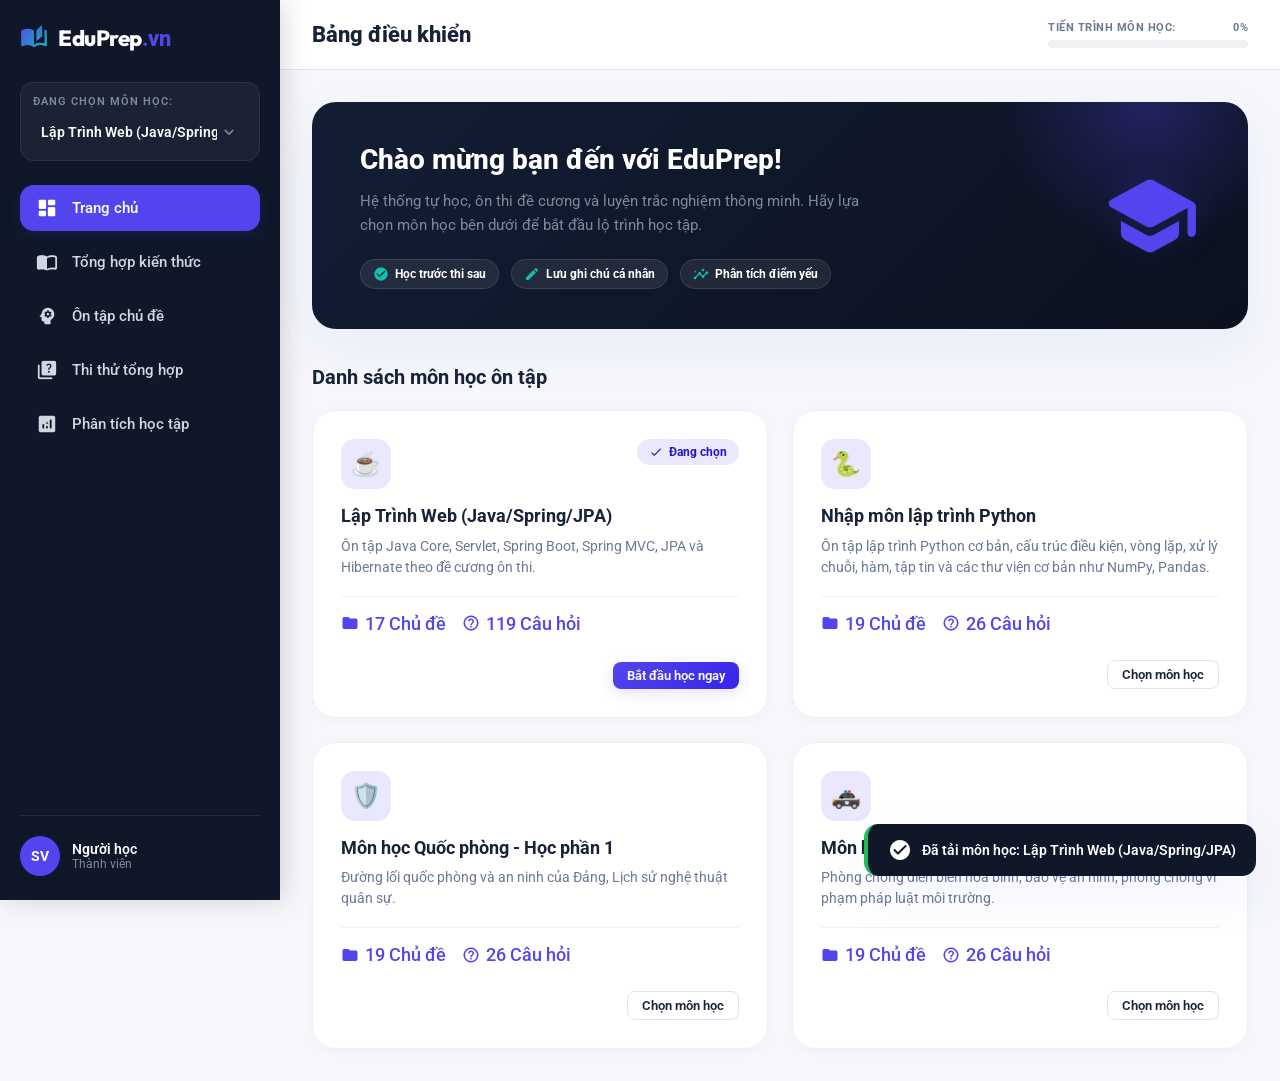
==== commit 92f0dc4b: "chore: update all remaining files" ====
--- a/index.html
+++ b/index.html
@@ -240,10 +240,6 @@
                                 <div class="custom-select" style="margin-bottom: 20px; max-width: 400px; background: var(--bg-app); border-radius: var(--radius-md); border: 1.5px solid var(--border-color);">
                                     <select id="mock-exam-type-select" class="subject-dropdown" style="color: var(--text-main); font-weight: 600; padding: 12px 30px 12px 16px;">
                                         <option value="random">Sinh đề ngẫu nhiên từ ngân hàng</option>
-                                        <option value="preset_de_1">Đề thi mẫu số 1 (50 câu - Java Core)</option>
-                                        <option value="preset_de_2">Đề thi mẫu số 2 (50 câu - Java Core)</option>
-                                        <option value="preset_de_3">Đề thi mẫu số 3 (50 câu - Java Core)</option>
-                                        <option value="preset_de_4">Đề thi mẫu số 4 (50 câu - Java Core)</option>
                                     </select>
                                     <span class="material-icons-round select-arrow" style="color: var(--text-muted); right: 12px">expand_more</span>
                                 </div>
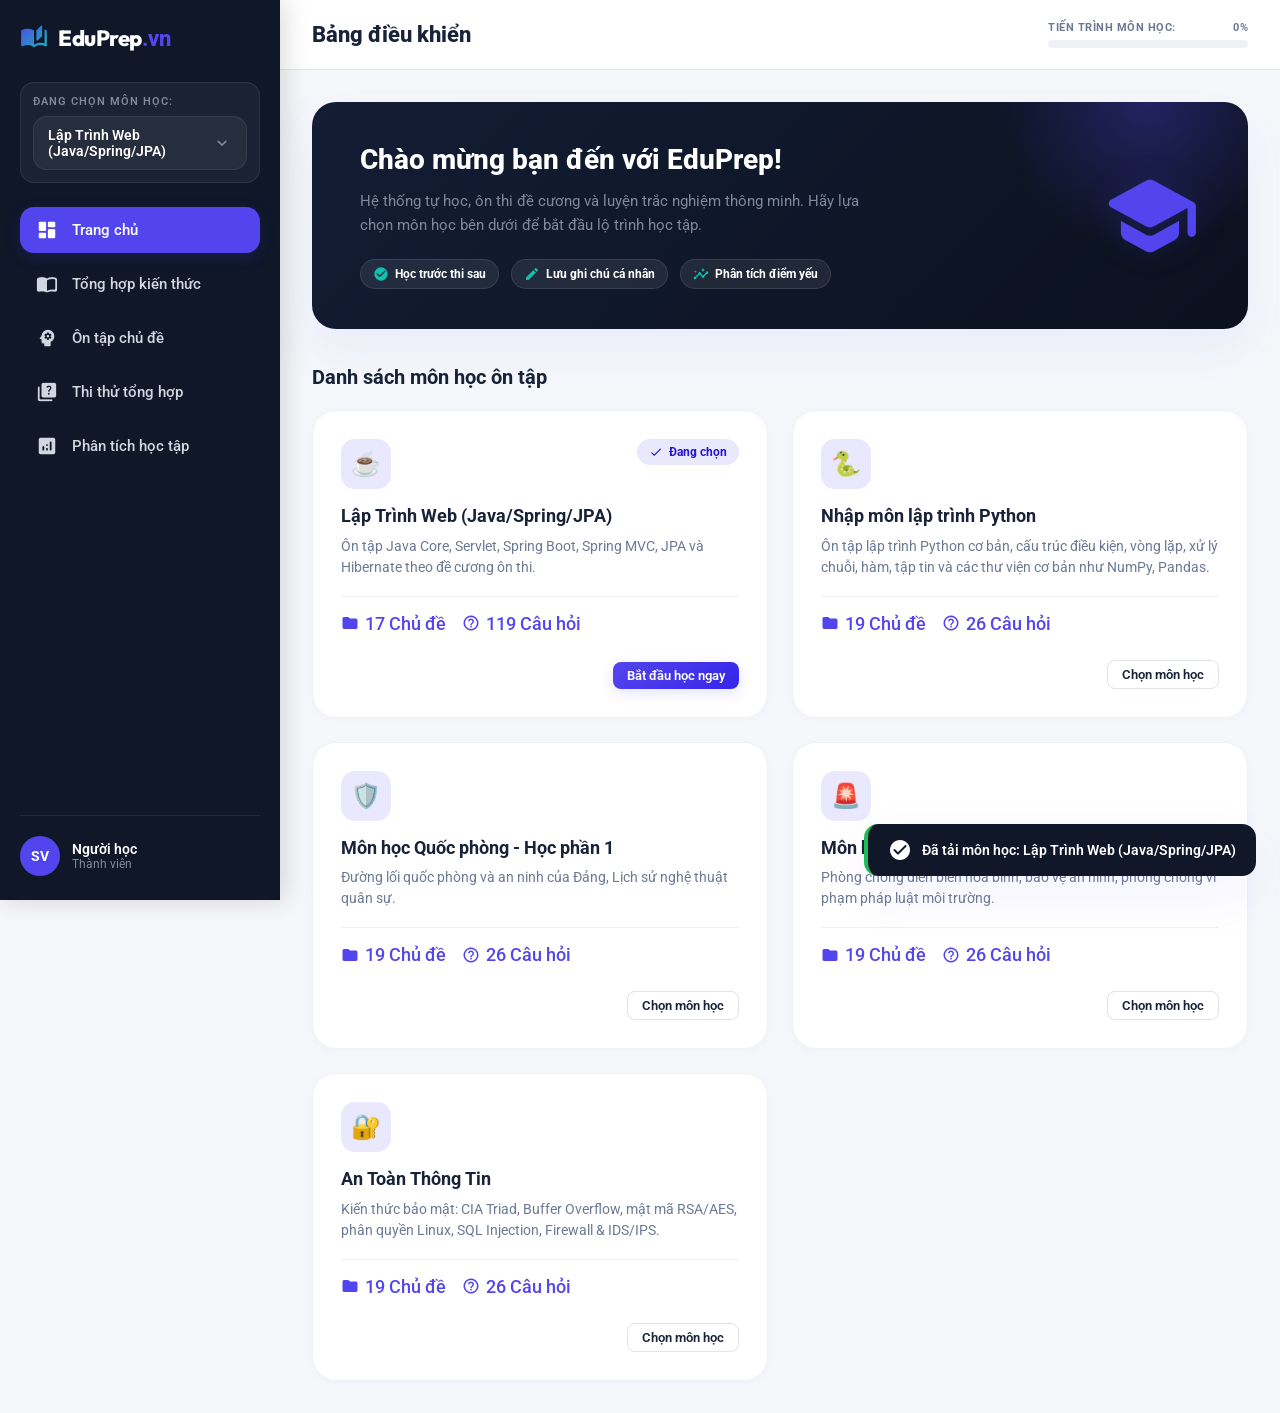
==== commit 310a02a9: "feat: integrate An Toan Thong Tin study material and upgrade selectors to custom premium dropdown UI" ====
--- a/index.html
+++ b/index.html
@@ -12,7 +12,7 @@
     <!-- Material Icons -->
     <link href="https://fonts.googleapis.com/icon?family=Material+Icons+Round" rel="stylesheet">
     <!-- Link to main CSS -->
-    <link rel="stylesheet" href="style.css">
+    <link rel="stylesheet" href="style.css?v=1.0.1">
 </head>
 <body>
     <!-- App Container -->
@@ -486,6 +486,6 @@
     <div class="toast-container" id="toast-notifications"></div>
 
     <!-- Script loading: Main script -->
-    <script src="app.js"></script>
+    <script src="app.js?v=1.0.1"></script>
 </body>
 </html>
--- a/style.css
+++ b/style.css
@@ -2090,3 +2090,145 @@
         width: 130px;
     }
 }
+
+/* ==========================================================================
+   CUSTOM PREMIUM SELECT DROPDOWNS
+   ========================================================================== */
+.custom-select {
+    position: relative;
+    width: 100%;
+}
+
+.custom-select select.subject-dropdown {
+    display: none !important;
+}
+
+.custom-select .select-arrow {
+    display: none !important;
+}
+
+/* The Trigger Box */
+.custom-select-trigger {
+    display: flex;
+    align-items: center;
+    justify-content: space-between;
+    width: 100%;
+    padding: 10px 14px;
+    background: rgba(255, 255, 255, 0.05);
+    border: 1px solid rgba(255, 255, 255, 0.08);
+    border-radius: var(--radius-md);
+    color: white;
+    font-size: 14px;
+    font-weight: 600;
+    cursor: pointer;
+    transition: all var(--transition-fast);
+    user-select: none;
+}
+
+.custom-select-trigger:hover {
+    background: rgba(255, 255, 255, 0.08);
+    border-color: rgba(255, 255, 255, 0.2);
+}
+
+.custom-select-trigger.open {
+    background: rgba(255, 255, 255, 0.08);
+    border-color: var(--primary);
+    box-shadow: 0 0 0 3px var(--primary-glow);
+}
+
+.custom-select-arrow {
+    font-size: 20px;
+    color: var(--text-on-sidebar-muted);
+    transition: transform var(--transition-fast);
+}
+
+.custom-select-trigger.open .custom-select-arrow {
+    transform: rotate(180deg);
+}
+
+/* The Options Panel */
+.custom-select-options {
+    position: absolute;
+    top: calc(100% + 6px);
+    left: 0;
+    right: 0;
+    background: var(--bg-sidebar);
+    border: 1px solid rgba(255, 255, 255, 0.15);
+    border-radius: var(--radius-md);
+    box-shadow: 0 10px 30px rgba(0, 0, 0, 0.5);
+    z-index: 200;
+    max-height: 250px;
+    overflow-y: auto;
+    opacity: 0;
+    visibility: hidden;
+    transform: translateY(-8px);
+    transition: opacity 0.2s ease, transform 0.2s ease, visibility 0.2s;
+}
+
+.custom-select-options.show {
+    opacity: 1;
+    visibility: visible;
+    transform: translateY(0);
+}
+
+/* Options */
+.custom-select-option {
+    padding: 12px 16px;
+    color: var(--text-on-sidebar);
+    font-size: 14px;
+    font-weight: 500;
+    cursor: pointer;
+    transition: all var(--transition-fast);
+}
+
+.custom-select-option:hover {
+    background: rgba(255, 255, 255, 0.08);
+    color: white;
+}
+
+.custom-select-option.active {
+    background: var(--primary);
+    color: white;
+}
+
+/* Specific theme adjustment for dropdowns in main content layout (light theme wrapper) */
+.panel-card .custom-select-trigger {
+    background: var(--bg-app);
+    border: 1.5px solid var(--border-color);
+    color: var(--text-main);
+}
+
+.panel-card .custom-select-trigger:hover {
+    background: var(--border-color-light);
+    border-color: var(--text-muted);
+}
+
+.panel-card .custom-select-trigger.open {
+    background: white;
+    border-color: var(--primary);
+}
+
+.panel-card .custom-select-arrow {
+    color: var(--text-muted);
+}
+
+.panel-card .custom-select-options {
+    background: white;
+    border: 1px solid var(--border-color);
+    box-shadow: var(--shadow-lg);
+}
+
+.panel-card .custom-select-option {
+    color: var(--text-main);
+}
+
+.panel-card .custom-select-option:hover {
+    background: var(--bg-app);
+    color: var(--primary);
+}
+
+.panel-card .custom-select-option.active {
+    background: var(--primary);
+    color: white;
+}
+
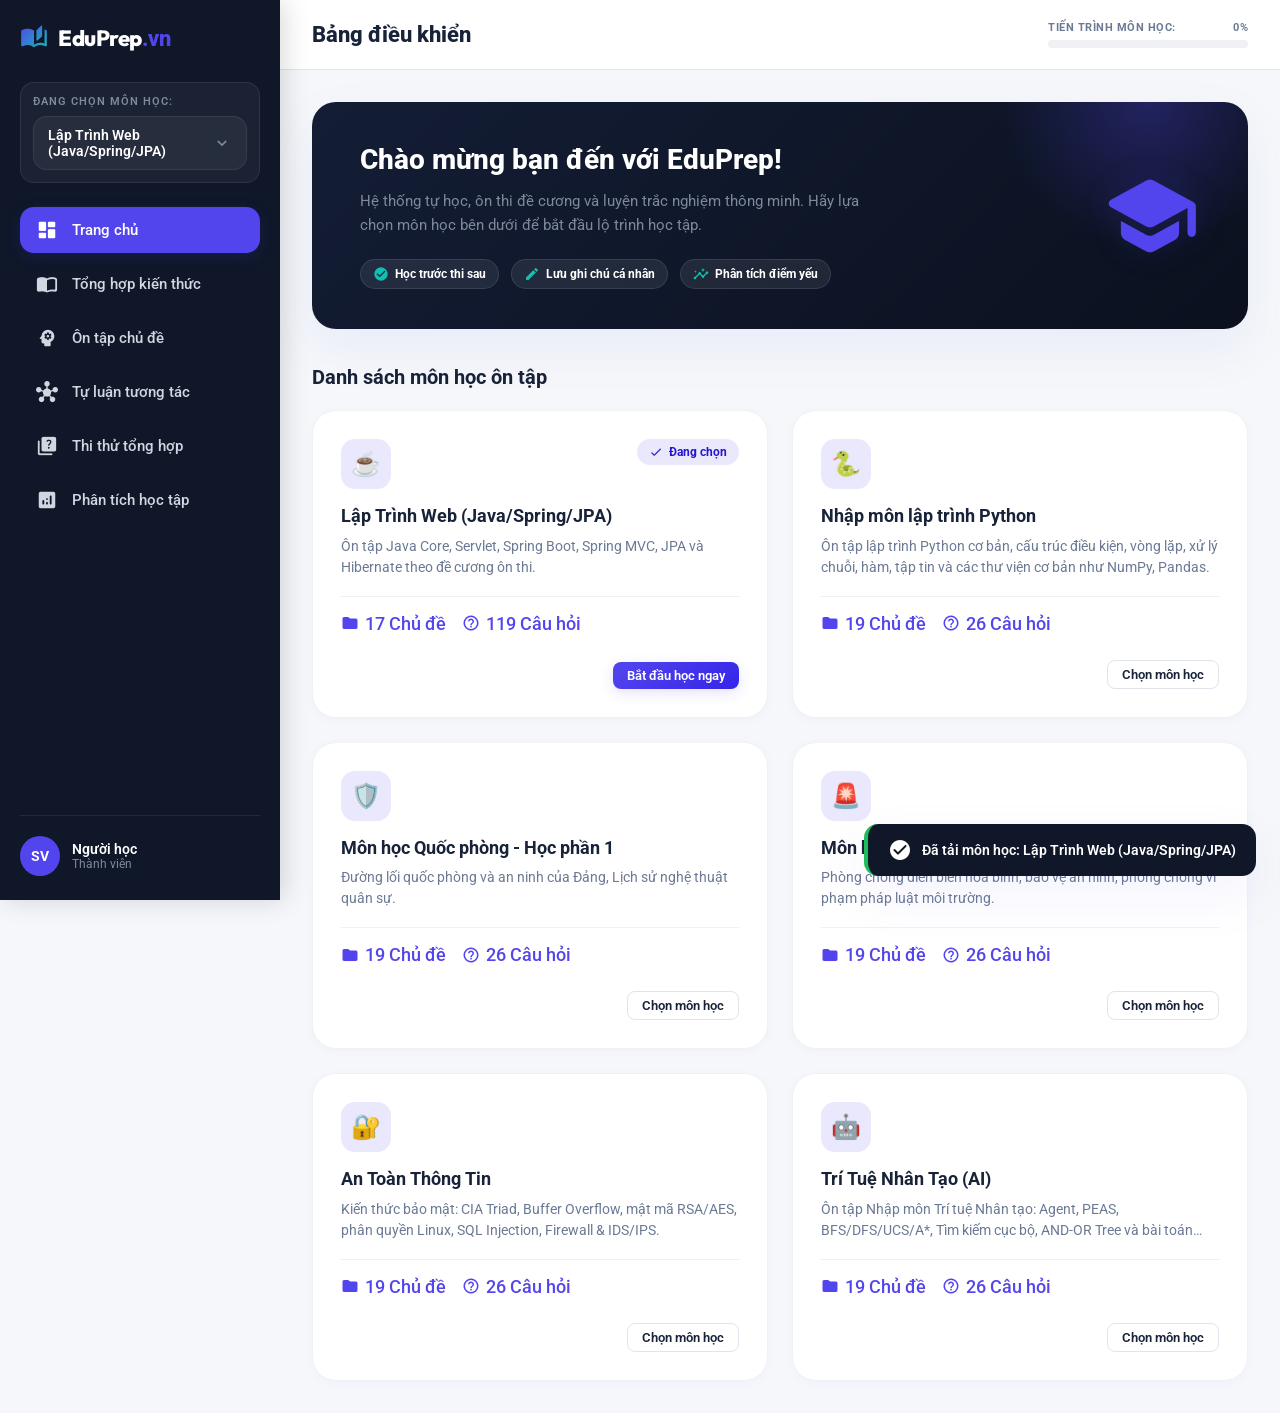
==== commit 2d3df6f9: "feat: AND-OR Tree interactive practice - split screen, fix validation logic, full visual evaluation" ====
--- a/index.html
+++ b/index.html
@@ -55,6 +55,10 @@
                     <span class="material-icons-round nav-icon">psychology</span>
                     <span class="nav-label">Ôn tập chủ đề</span>
                 </a>
+                <a href="#interactive-practice" class="nav-item" id="nav-interactive-practice">
+                    <span class="material-icons-round nav-icon">hub</span>
+                    <span class="nav-label">Tự luận tương tác</span>
+                </a>
                 <a href="#mock-test" class="nav-item" id="nav-mock">
                     <span class="material-icons-round nav-icon">quiz</span>
                     <span class="nav-label">Thi thử tổng hợp</span>
@@ -223,6 +227,169 @@
                     </div>
                 </section>
 
+                <!-- INTERACTIVE PRACTICE PANEL (AND-OR Tree Game) -->
+                <section class="panel" id="panel-interactive-practice">
+                    <!-- Non-AI Subject Alert -->
+                    <div class="panel-card" id="interactive-non-ai-alert">
+                        <div class="card-header border-none text-center" style="display: flex; flex-direction: column; align-items: center; padding: 40px 20px;">
+                            <span class="material-icons-round" style="font-size: 64px; color: var(--text-muted); margin-bottom: 20px;">lock</span>
+                            <h3>Yêu cầu môn học Trí Tuệ Nhân Tạo (AI)</h3>
+                            <p style="max-width: 500px; margin-top: 10px; color: var(--text-muted);">Tính năng thực hành tự luận vẽ đồ thị AND-OR Tree tương tác chỉ khả dụng cho môn học Trí Tuệ Nhân Tạo. Vui lòng chuyển sang môn học này để trải nghiệm.</p>
+                            <button class="btn btn-primary" id="btn-switch-to-ai" style="margin-top: 20px;">Chuyển sang môn Trí Tuệ Nhân Tạo</button>
+                        </div>
+                    </div>
+
+                    <!-- AI Workspace (Visible when subject is AI) -->
+                    <div class="interactive-workspace-container hidden" id="interactive-ai-workspace">
+                        <div class="panel-card">
+                            <div class="card-header" style="display: flex; justify-content: space-between; align-items: center; flex-wrap: wrap; gap: 15px;">
+                                <div style="display: flex; align-items: center; gap: 10px;">
+                                    <span class="material-icons-round card-icon">hub</span>
+                                    <div>
+                                        <h3>Thực hành tự luận AND-OR Tree</h3>
+                                        <p class="subtitle">Tự kết nối các nút, định nghĩa quan hệ AND/OR, dự đoán tính khả thi và theo dõi luồng giải thuật chạy từng bước.</p>
+                                    </div>
+                                </div>
+                                <!-- Mode Selector -->
+                                <div class="mode-selector-wrapper" style="display: flex; align-items: center; gap: 15px; background: var(--bg-app); padding: 6px 16px; border-radius: var(--radius-md); border: 1px solid var(--border-color);">
+                                    <span style="font-weight: 600; font-size: 13.5px;">Chế độ:</span>
+                                    <label style="display: flex; align-items: center; gap: 5px; cursor: pointer; font-size: 13.5px; font-weight: 500;">
+                                        <input type="radio" name="workspace-mode" value="practice" checked> Ôn tập
+                                    </label>
+                                    <label style="display: flex; align-items: center; gap: 5px; cursor: pointer; font-size: 13.5px; font-weight: 500;">
+                                        <input type="radio" name="workspace-mode" value="exam"> Kiểm tra
+                                    </label>
+                                </div>
+                            </div>
+                            
+                            <div class="card-body">
+                                <!-- Step info & Selection -->
+                                <div class="workspace-header-actions" style="display: flex; justify-content: space-between; align-items: center; margin-bottom: 20px; flex-wrap: wrap; gap: 15px;">
+                                    <div class="exercise-selector-wrapper" style="display: flex; align-items: center; gap: 10px;">
+                                        <label for="interactive-ex-select" style="font-weight: 600;">Chọn bài tập mẫu:</label>
+                                        <div class="custom-select" style="min-width: 280px;">
+                                            <select id="interactive-ex-select" style="padding: 8px 30px 8px 12px;">
+                                                <option value="ex1">Bài 1: AND-OR Graph (Slide Ch. 7, p. 9)</option>
+                                                <option value="ex2">Bài 2: Non-deterministic Search (Slide Ch. 7, p. 31)</option>
+                                                <option value="ex3">Bài 3: Conditional Plan Search (Slide Ch. 8, p. 2)</option>
+                                                <option value="ex4">Bài 4: Simple AND-OR Graph (Slide Ch. 7, p. 11)</option>
+                                                <option value="ex5">Bài 5: Multi-layer AND-OR Graph</option>
+                                            </select>
+                                            <span class="material-icons-round select-arrow" style="right: 8px;">expand_more</span>
+                                        </div>
+                                    </div>
+                                    <div class="exercise-actions" style="display: flex; gap: 10px;">
+                                        <button class="btn btn-outline btn-sm btn-icon" id="btn-reset-graph"><span class="material-icons-round">refresh</span> Làm lại từ đầu</button>
+                                    </div>
+                                </div>
+
+                                <!-- Exercise description box -->
+                                <div class="exercise-description-box" id="ex-description" style="background: var(--bg-card-hover); padding: 16px; border-radius: var(--radius-md); border-left: 4px solid var(--primary); margin-bottom: 20px;">
+                                    <!-- Dynamic outline content showing node hierarchies without revealing AND/OR -->
+                                </div>
+
+                                <!-- Main interactive area (Split screen: Left canvas, Right control panel) -->
+                                <div class="workspace-grid" style="display: grid; grid-template-columns: 2fr 1fr; gap: 20px; min-height: 480px; align-items: start;">
+                                    <!-- Canvas container -->
+                                    <div class="canvas-wrapper" style="border: 1.5px solid var(--border-color); border-radius: var(--radius-lg); background: var(--bg-app); position: relative; overflow: hidden; height: 480px; user-select: none; display: flex; width: 100%;">
+                                        <!-- User Canvas -->
+                                        <div id="user-canvas-area" style="position: relative; flex: 1; height: 100%; transition: all 0.3s ease;">
+                                            <div id="user-canvas-label" class="hidden" style="position: absolute; top: 10px; left: 10px; font-size: 13px; font-weight: 700; color: var(--text-muted); z-index: 10;">Bài làm của bạn</div>
+                                            <svg id="interactive-svg-overlay" style="position: absolute; top: 0; left: 0; width: 100%; height: 100%; pointer-events: none; z-index: 1;"></svg>
+                                            <div id="interactive-nodes-container" style="position: absolute; top: 0; left: 0; width: 100%; height: 100%; z-index: 2;"></div>
+                                        </div>
+                                        <!-- Correct Canvas (Hidden by default) -->
+                                        <div id="correct-canvas-area" class="hidden" style="position: relative; flex: 1; height: 100%; background: var(--bg-card-hover); border-left: 2px dashed var(--border-color);">
+                                            <div style="position: absolute; top: 10px; left: 10px; font-size: 13px; font-weight: 700; color: var(--success); z-index: 10;">Đáp án đúng</div>
+                                            <svg id="correct-svg-overlay" style="position: absolute; top: 0; left: 0; width: 100%; height: 100%; pointer-events: none; z-index: 1;"></svg>
+                                            <div id="correct-nodes-container" style="position: absolute; top: 0; left: 0; width: 100%; height: 100%; z-index: 2;"></div>
+                                        </div>
+                                    </div>
+
+                                    <!-- Right Control Panel: Multi-step configurations -->
+                                    <div class="graph-controls-panel" style="display: flex; flex-direction: column; gap: 15px;">
+                                        <!-- Step 2: Connection Builder -->
+                                        <div class="panel-subcard" style="border: 1px solid var(--border-color); border-radius: var(--radius-md); padding: 14px; background: var(--bg-card);">
+                                            <h4 style="margin-bottom: 10px; display: flex; align-items: center; gap: 5px;"><span class="material-icons-round">add_link</span> Bước 2: Tạo liên kết</h4>
+                                            <div style="display: grid; grid-template-columns: 1fr 1fr 1fr; gap: 10px; margin-bottom: 10px;">
+                                                <div>
+                                                    <label style="font-size: 11.5px; font-weight: 600; display: block; margin-bottom: 4px;">Node cha:</label>
+                                                    <select id="parent-node-select" class="form-select" style="width: 100%; padding: 6px; border-radius: var(--radius-sm); border: 1.5px solid var(--border-color); background: var(--bg-app); color: var(--text-main); font-weight: 600;"></select>
+                                                </div>
+                                                <div>
+                                                    <label style="font-size: 11.5px; font-weight: 600; display: block; margin-bottom: 4px;">Node con:</label>
+                                                    <select id="child-node-select" class="form-select" style="width: 100%; padding: 6px; border-radius: var(--radius-sm); border: 1.5px solid var(--border-color); background: var(--bg-app); color: var(--text-main); font-weight: 600;"></select>
+                                                </div>
+                                                <div>
+                                                    <label style="font-size: 11.5px; font-weight: 600; display: block; margin-bottom: 4px;">Nhóm (Luật):</label>
+                                                    <select id="rule-group-select" class="form-select" style="width: 100%; padding: 6px; border-radius: var(--radius-sm); border: 1.5px solid var(--border-color); background: var(--bg-app); color: var(--text-main); font-weight: 600;">
+                                                        <option value="R1">Luật R1</option>
+                                                        <option value="R2">Luật R2</option>
+                                                        <option value="R3">Luật R3</option>
+                                                        <option value="R4">Luật R4</option>
+                                                        <option value="R5">Luật R5</option>
+                                                        <option value="R6">Luật R6</option>
+                                                        <option value="R7">Luật R7</option>
+                                                        <option value="R8">Luật R8</option>
+                                                    </select>
+                                                </div>
+                                            </div>
+                                            <div style="display: flex; gap: 8px;">
+                                                <button class="btn btn-primary btn-sm btn-block btn-icon" id="btn-connect-nodes" style="flex: 1;"><span class="material-icons-round">link</span> Connect</button>
+                                                <button class="btn btn-outline btn-sm btn-icon" id="btn-disconnect-nodes" title="Xóa liên kết"><span class="material-icons-round">link_off</span></button>
+                                            </div>
+                                        </div>
+
+                                        <!-- Step 3: AND/OR Configuration -->
+                                        <div class="panel-subcard" style="border: 1px solid var(--border-color); border-radius: var(--radius-md); padding: 14px; background: var(--bg-card);">
+                                            <h4 style="margin-bottom: 8px; display: flex; align-items: center; gap: 5px;"><span class="material-icons-round">settings</span> Bước 3: Xác định quan hệ</h4>
+                                            <p style="font-size: 11.5px; color: var(--text-muted); margin-bottom: 10px;">Định nghĩa quan hệ cho các nút vừa tạo liên kết:</p>
+                                            <div id="and-or-radio-container" style="display: flex; flex-direction: column; gap: 8px; max-height: 150px; overflow-y: auto;">
+                                                <!-- Dynamic radio items populate here -->
+                                            </div>
+                                        </div>
+
+                                        <!-- Step 4 & 5: Goal and Solvability Prediction -->
+                                        <div class="panel-subcard" style="border: 1px solid var(--border-color); border-radius: var(--radius-md); padding: 14px; background: var(--bg-card);">
+                                            <h4 style="margin-bottom: 5px; display: flex; align-items: center; gap: 5px;"><span class="material-icons-round">help_center</span> Bước 4 & 5: Dự đoán</h4>
+                                            <div id="goal-info-display" style="font-size: 13.5px; font-weight: 700; color: var(--primary); margin: 8px 0;">Goal = { ... }</div>
+                                            
+                                            <label style="font-size: 12.5px; font-weight: 600; display: block; margin-bottom: 6px;">Goal này có khả thi (solvable) không?</label>
+                                            <div style="display: flex; gap: 15px; margin-bottom: 15px;">
+                                                <label style="display: flex; align-items: center; gap: 5px; cursor: pointer; font-size: 13.5px;">
+                                                    <input type="radio" name="solvability-prediction" value="yes"> Có khả thi
+                                                </label>
+                                                <label style="display: flex; align-items: center; gap: 5px; cursor: pointer; font-size: 13.5px;">
+                                                    <input type="radio" name="solvability-prediction" value="no"> Không khả thi
+                                                </label>
+                                            </div>
+
+                                            <button class="btn btn-primary btn-block btn-lg btn-icon" id="btn-submit-workspace-solve">
+                                                <span class="material-icons-round">play_arrow</span> Nộp bài & Chạy chấm
+                                            </button>
+                                        </div>
+                                    </div>
+                                </div>
+
+                                <!-- Phase 6: Step-by-Step Simulation Result logs -->
+                                <div class="simulation-log-section hidden" id="simulation-validation-card" style="margin-top: 30px; padding: 20px; border-radius: var(--radius-lg); border: 2px solid var(--border-color); background: var(--bg-card); transition: all 0.3s ease;">
+                                    <h3 style="margin-bottom: 15px; display: flex; align-items: center; gap: 8px;"><span class="material-icons-round">analytics</span> Nhật ký chạy thuật toán từng bước</h3>
+                                    
+                                    <div class="simulation-console" style="background: hsl(220, 25%, 10%); color: hsl(220, 20%, 95%); font-family: monospace; padding: 16px; border-radius: var(--radius-md); font-size: 13.5px; line-height: 1.6; max-height: 300px; overflow-y: auto; margin-bottom: 20px;" id="simulation-log-list">
+                                        <!-- Simulated steps logged dynamically here -->
+                                    </div>
+
+                                    <!-- Summary Mode card -->
+                                    <div class="simulation-summary-card hidden" id="simulation-summary-box" style="padding: 16px; border-radius: var(--radius-md); border-left: 5px solid transparent; background: var(--bg-card-hover);">
+                                        <!-- Dynamic final summary explaining OR/AND conditions -->
+                                    </div>
+                                </div>
+
+                            </div>
+                        </div>
+                    </div>
+                </section>
+
                 <!-- 4. MOCK TEST PANEL -->
                 <section class="panel" id="panel-mock">
                     <!-- Mock Test Setup Card -->
--- a/style.css
+++ b/style.css
@@ -2232,3 +2232,67 @@
     color: white;
 }
 
+/* INTERACTIVE AND-OR TREE GAME STYLES */
+.canvas-wrapper {
+    background-image: radial-gradient(var(--border-color) 1.5px, transparent 1.5px);
+    background-size: 20px 20px;
+    box-shadow: inset 0 2px 8px rgba(0, 0, 0, 0.05);
+}
+
+.interactive-node:hover {
+    background: var(--bg-card-hover) !important;
+    border-color: var(--primary) !important;
+    transform: scale(1.08);
+}
+
+.interactive-node:active {
+    transform: scale(0.95);
+}
+
+.interactive-node-selected {
+    border-color: var(--primary) !important;
+    box-shadow: 0 0 14px var(--primary-alpha) !important;
+}
+
+#rules-status-list li {
+    padding: 6px 10px;
+    background: var(--bg-app);
+    border-radius: var(--radius-sm);
+    border: 1.5px solid transparent;
+    transition: all var(--transition-fast);
+}
+
+#rules-status-list li:hover {
+    border-color: var(--border-color);
+}
+
+.goal-plan-section {
+    box-shadow: 0 8px 30px var(--primary-alpha);
+    border-radius: var(--radius-lg);
+    border: 2px solid var(--primary);
+    background: linear-gradient(135deg, var(--primary-light) 0%, rgba(99, 102, 241, 0.03) 100%);
+}
+
+/* INTERACTIVE STATE STATES FOR SIMULATION */
+.node-active {
+    border-color: var(--accent) !important;
+    box-shadow: 0 0 15px var(--accent) !important;
+    background: var(--accent-light) !important;
+    transform: scale(1.1);
+}
+
+.node-success {
+    border-color: var(--success) !important;
+    box-shadow: 0 0 15px var(--success) !important;
+    background: var(--success-light) !important;
+    color: var(--success-dark) !important;
+}
+
+.node-failed {
+    border-color: var(--danger) !important;
+    box-shadow: 0 0 15px var(--danger) !important;
+    background: var(--danger-light) !important;
+    color: var(--danger-dark) !important;
+}
+
+
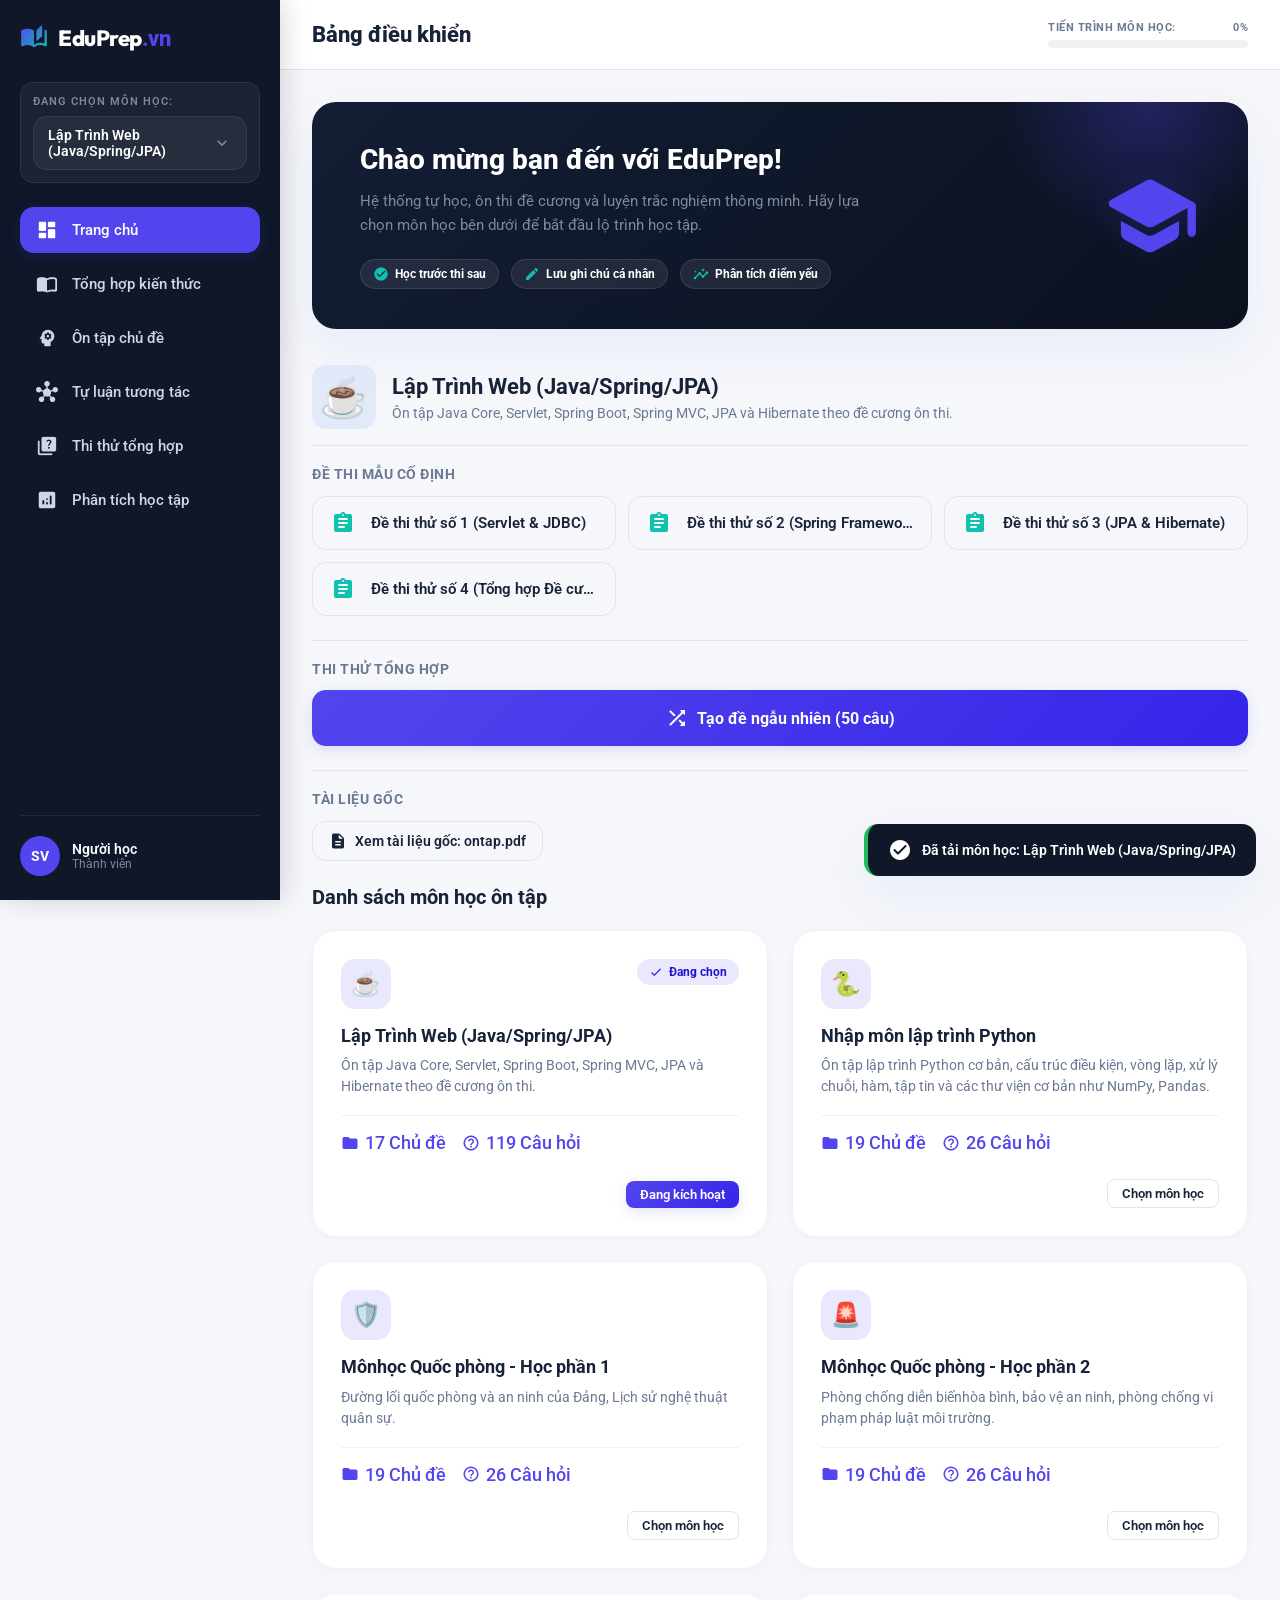
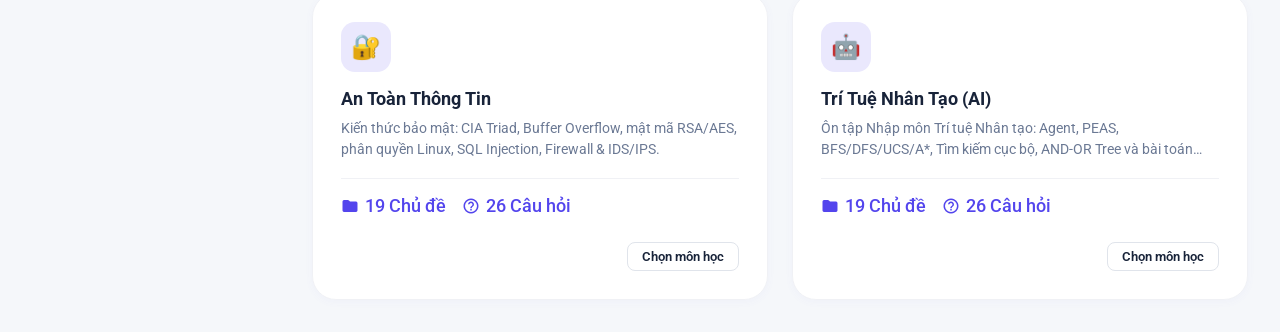
==== commit d74835f3: "Optimize dashboard, scan/parse Markdown exams dynamically, and add weak-topic suggestions on submiss" ====
--- a/index.html
+++ b/index.html
@@ -123,6 +123,9 @@
                         </div>
                     </div>
 
+                    <!-- Dynamic Subject Dashboard Placeholder -->
+                    <div id="subject-dashboard-container"></div>
+
                     <!-- Subject Card Grid Section -->
                     <div class="section-container">
                         <h3 class="section-title">Danh sách môn học ôn tập</h3>
@@ -548,16 +551,27 @@
                                 </div>
                             </div>
 
-                            <div class="results-actions">
+                            <!-- Suggestions review section -->
+                            <div class="suggestions-section hidden" id="result-suggestions-container" style="margin-top: 24px; padding: 20px; border-radius: var(--radius-lg); border: 2px solid var(--border-color); background: var(--bg-card-hover);">
+                                <h3 style="font-size: 16px; font-weight: 700; color: var(--warning); display: flex; align-items: center; gap: 8px; margin-bottom: 12px; margin-top: 0;">
+                                    <span class="material-icons-round" style="color: #f59e0b;">lightbulb</span> Đề xuất ôn tập riêng cho bạn:
+                                </h3>
+                                <p style="font-size: 14.5px; color: var(--text-muted); margin-bottom: 16px;">Dựa trên phân tích các câu trả lời sai, bạn cần cải thiện kiến thức ở các chủ đề sau:</p>
+                                <div id="result-suggestions-list" style="display: flex; flex-direction: column; gap: 12px;">
+                                    <!-- Injected suggestions -->
+                                </div>
+                            </div>
+
+                            <div class="results-actions" style="margin-top: 24px;">
                                 <button class="btn btn-primary" id="btn-result-to-analytics">Xem phân tích chi tiết</button>
                                 <button class="btn btn-outline" id="btn-result-to-home">Về trang chủ</button>
                             </div>
 
                             <!-- Review wrong questions list -->
                             <div class="wrong-questions-section hidden" id="wrong-questions-section">
-                                <h3 class="review-title">Xem lại các câu trả lời sai / cần lưu ý:</h3>
+                                <h3 class="review-title" id="results-review-title">Xem lại chi tiết toàn bộ bài thi:</h3>
                                 <div class="review-questions-list" id="wrong-questions-list-container">
-                                    <!-- Incorrect questions items injected here -->
+                                    <!-- Graded questions items injected here -->
                                 </div>
                             </div>
                         </div>
@@ -653,6 +667,6 @@
     <div class="toast-container" id="toast-notifications"></div>
 
     <!-- Script loading: Main script -->
-    <script src="app.js?v=1.0.1"></script>
+    <script src="app.js?v=1.0.2"></script>
 </body>
 </html>
--- a/style.css
+++ b/style.css
@@ -1011,9 +1011,9 @@
 
 .code-box-wrapper code {
     font-family: 'Courier New', Courier, monospace;
-    font-size: 13.5px;
+    font-size: 16px;
     color: hsl(210, 20%, 95%);
-    line-height: 1.5;
+    line-height: 1.6;
 }
 
 /* Note taking system */
@@ -1177,11 +1177,17 @@
 }
 
 .question-text {
-    font-size: 18px;
-    font-weight: 700;
-    line-height: 1.6;
+    font-size: 20px;
+    font-weight: 500;
+    line-height: 1.8;
     margin-bottom: 24px;
-    white-space: pre-line;
+    white-space: normal;
+    word-break: normal;
+    overflow-wrap: break-word;
+}
+
+.question-text.long-question {
+    line-height: 1.9 !important;
 }
 
 .options-container {
@@ -1201,8 +1207,12 @@
     border: 2px solid var(--border-color);
     cursor: pointer;
     font-weight: 500;
-    font-size: 15px;
+    font-size: 16px;
     transition: var(--transition-fast);
+    word-break: normal;
+    overflow-wrap: break-word;
+    white-space: normal;
+    margin-bottom: 16px;
 }
 
 .option-card:hover {
@@ -1220,7 +1230,7 @@
     align-items: center;
     justify-content: center;
     font-weight: 700;
-    font-size: 14px;
+    font-size: 16px;
     flex-shrink: 0;
     transition: var(--transition-fast);
 }
@@ -1649,16 +1659,22 @@
 }
 
 .review-q-text {
-    font-size: 15px;
-    font-weight: 700;
-    line-height: 1.5;
+    font-size: 18px;
+    font-weight: 500;
+    line-height: 1.6;
+    word-break: normal;
+    overflow-wrap: break-word;
+    white-space: normal;
 }
 
 .review-answers {
     display: flex;
     flex-direction: column;
     gap: 8px;
-    font-size: 14px;
+    font-size: 16px;
+    word-break: normal;
+    overflow-wrap: break-word;
+    white-space: normal;
 }
 
 .review-user-ans {
@@ -1667,6 +1683,7 @@
     display: flex;
     align-items: center;
     gap: 6px;
+    font-size: 16px;
 }
 
 .review-correct-ans {
@@ -1675,6 +1692,7 @@
     display: flex;
     align-items: center;
     gap: 6px;
+    font-size: 16px;
 }
 
 .review-exp {
@@ -1682,9 +1700,12 @@
     padding: 14px;
     background-color: var(--border-color-light);
     border-radius: var(--radius-sm);
-    font-size: 13.5px;
+    font-size: 16px;
     color: var(--text-muted);
-    line-height: 1.5;
+    line-height: 1.6;
+    word-break: normal;
+    overflow-wrap: break-word;
+    white-space: normal;
 }
 
 /* ==========================================================================
@@ -2088,6 +2109,23 @@
     
     .top-progress-wrapper {
         width: 130px;
+    }
+
+    /* Mobile typography overrides */
+    .question-text {
+        font-size: 17px;
+        line-height: 1.6;
+    }
+    .option-card {
+        font-size: 16px;
+        padding: 14px 18px;
+    }
+    .review-q-text {
+        font-size: 17px;
+        line-height: 1.6;
+    }
+    .review-answers, .review-user-ans, .review-correct-ans, .review-exp {
+        font-size: 16px;
     }
 }
 
@@ -2295,4 +2333,141 @@
     color: var(--danger-dark) !important;
 }
 
-
+/* Custom Question Code Formatting */
+code {
+    background-color: rgba(255, 255, 255, 0.08);
+    color: hsl(35, 100%, 65%);
+    font-family: 'Courier New', Courier, monospace;
+    font-size: 0.9em;
+    padding: 2px 6px;
+    border-radius: 4px;
+    font-weight: 500;
+}
+
+pre code {
+    background-color: transparent;
+    color: inherit;
+    padding: 0;
+    border-radius: 0;
+    font-size: 16px;
+}
+
+.code-box-wrapper pre {
+    margin: 0;
+    padding: 16px 20px;
+    overflow-x: auto;
+}
+
+.review-q-text {
+    line-height: 1.6;
+}
+
+.review-exp {
+    line-height: 1.6;
+    margin-top: 12px;
+}
+
+/* Syntax Highlighting Colors */
+.code-keyword {
+    color: hsl(325, 100%, 72%) !important; /* Sweet pink/purple for def, class, return, if, etc. */
+    font-weight: 700;
+}
+
+.code-builtin {
+    color: hsl(190, 100%, 70%) !important; /* Cyan for print, len, type, range, etc. */
+    font-weight: 600;
+}
+
+.code-string {
+    color: hsl(100, 85%, 68%) !important; /* Soft green for strings */
+}
+
+.code-comment {
+    color: hsl(220, 15%, 55%) !important; /* Muted gray-blue for comments */
+    font-style: italic;
+}
+
+.code-constant {
+    color: hsl(35, 100%, 72%) !important; /* Orange for True, False, None */
+    font-weight: 600;
+}
+
+/* ==========================================================================
+   MULTI-SELECT QUESTION STYLES
+   ========================================================================== */
+.multi-select-badge {
+    display: inline-flex;
+    align-items: center;
+    gap: 6px;
+    padding: 6px 14px;
+    margin-top: 10px;
+    background: linear-gradient(135deg, hsl(245, 82%, 95%), hsl(280, 80%, 95%));
+    border: 1.5px solid hsl(245, 60%, 80%);
+    border-radius: 20px;
+    font-size: 0.82rem;
+    font-weight: 600;
+    color: hsl(245, 70%, 50%);
+    letter-spacing: 0.01em;
+    animation: badgePulse 2s ease-in-out infinite;
+}
+
+@keyframes badgePulse {
+    0%, 100% { box-shadow: 0 0 0 0 hsla(245, 82%, 60%, 0.2); }
+    50% { box-shadow: 0 0 0 6px hsla(245, 82%, 60%, 0); }
+}
+
+.multi-check-icon {
+    color: var(--text-muted);
+    transition: color 0.2s ease, transform 0.15s ease;
+}
+
+.option-card.selected .multi-check-icon {
+    color: var(--primary);
+    transform: scale(1.1);
+}
+
+.multi-select-tag {
+    display: inline-block;
+    padding: 2px 8px;
+    margin-left: 6px;
+    background: hsl(245, 82%, 95%);
+    border: 1px solid hsl(245, 60%, 85%);
+    border-radius: 10px;
+    font-size: 0.72rem;
+    font-weight: 600;
+    color: hsl(245, 70%, 55%);
+    vertical-align: middle;
+}
+
+/* Sidebar Accordion Group Headers */
+.ksb-group-header {
+    border-left: 4px solid var(--primary);
+    transition: background 0.15s ease, color 0.15s ease;
+}
+.ksb-group-header:hover {
+    background-color: var(--border-color) !important;
+    color: var(--text-main) !important;
+}
+
+/* Graded Questions Highlight Styles */
+.review-item.correct {
+    border-color: var(--success);
+    background-color: rgba(16, 185, 129, 0.03);
+}
+.review-item.incorrect {
+    border-color: var(--danger);
+    background-color: rgba(239, 68, 68, 0.03);
+}
+
+/* Chapter practice button styles on dashboard */
+.dashboard-chapter-btn:hover {
+    border-color: var(--primary) !important;
+    background-color: rgba(59, 130, 246, 0.04) !important;
+    transform: translateY(-2px);
+    box-shadow: 0 4px 12px -2px rgba(59, 130, 246, 0.12);
+}
+.dashboard-chapter-btn {
+    transition: all 0.2s cubic-bezier(0.4, 0, 0.2, 1);
+}
+
+
